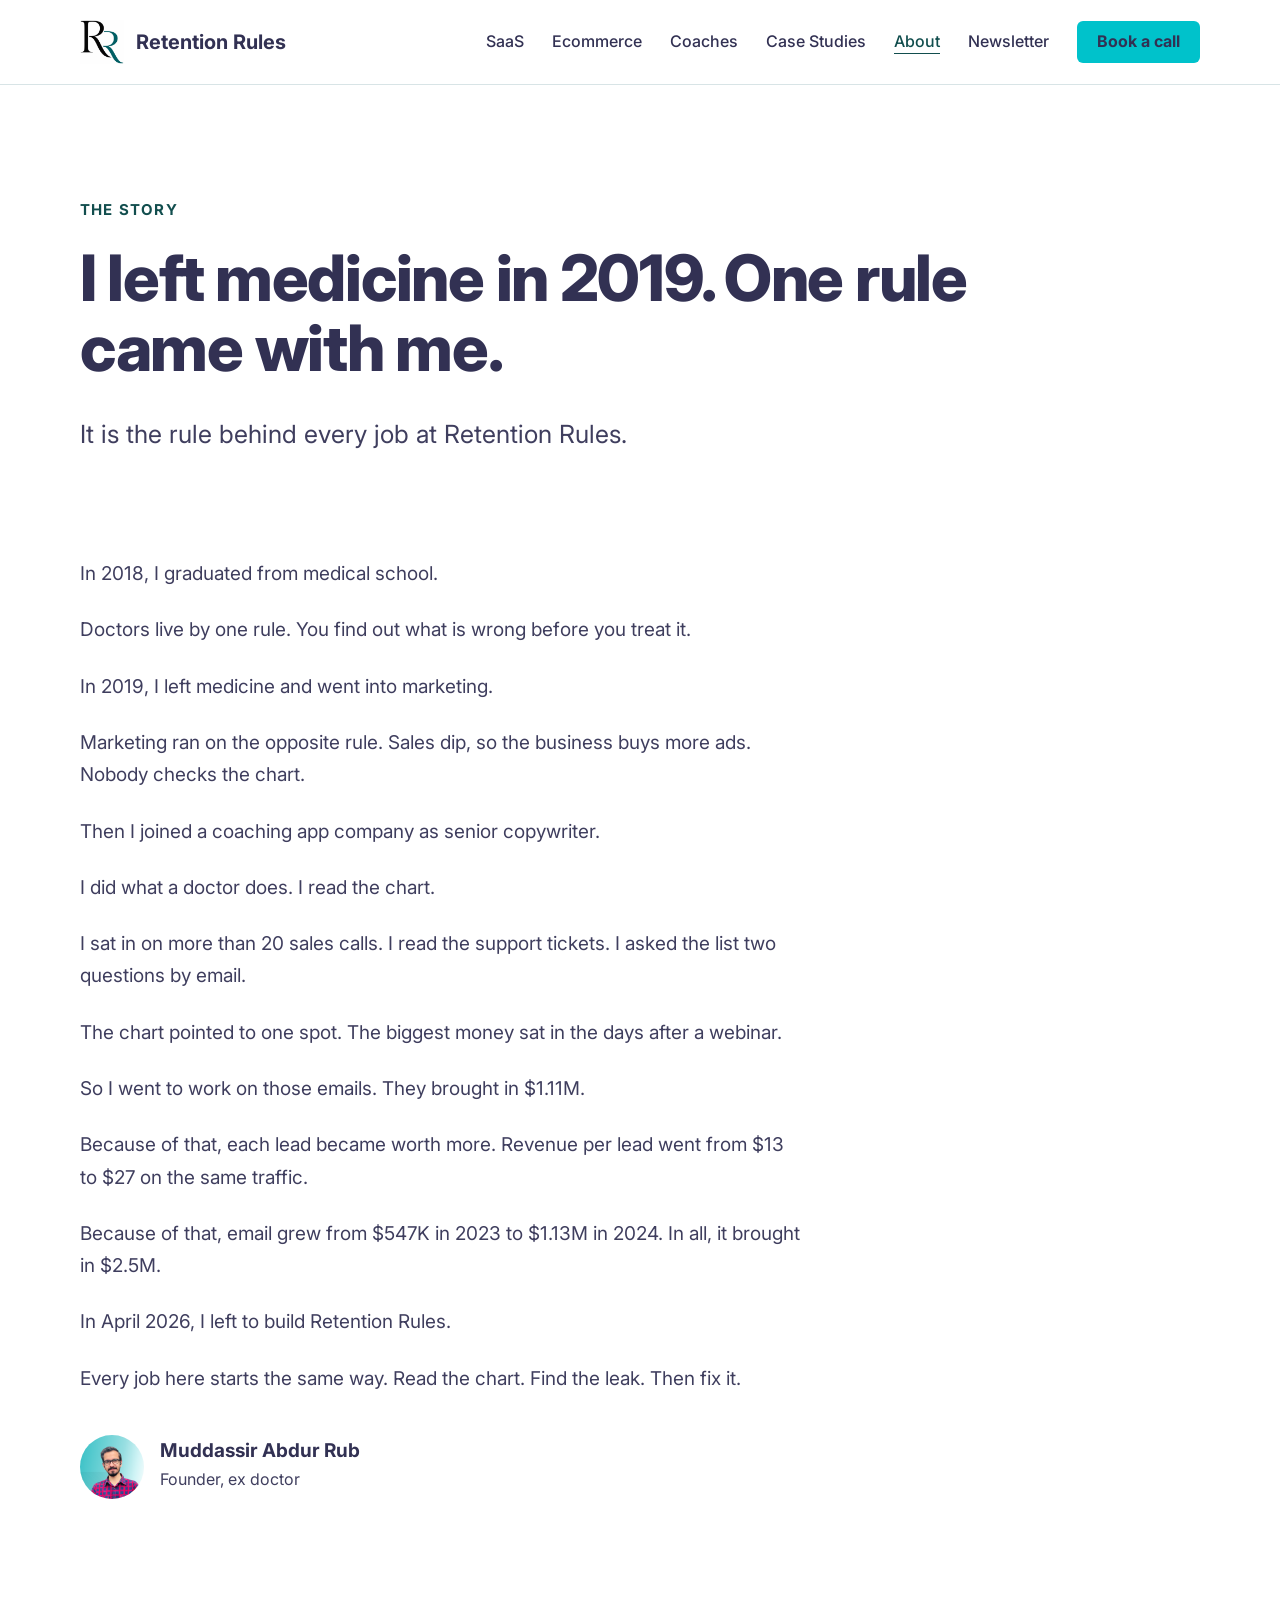
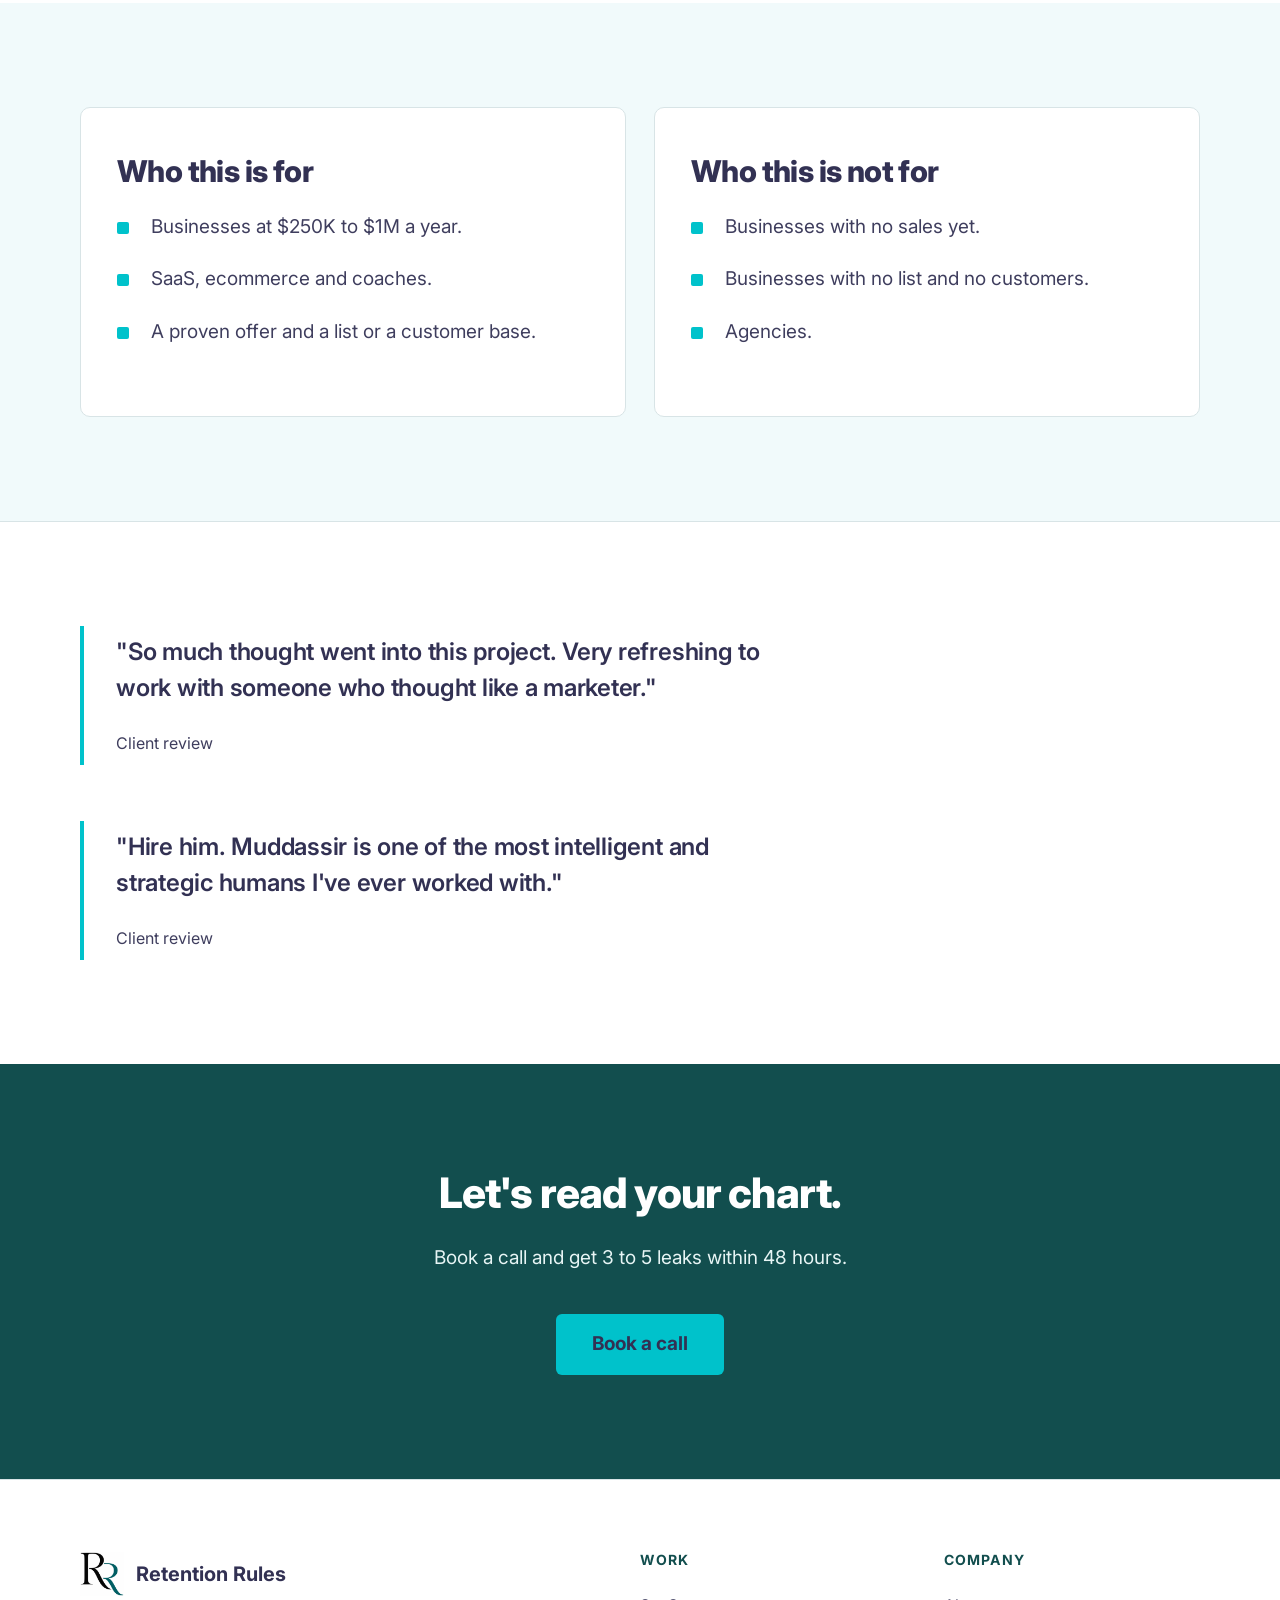
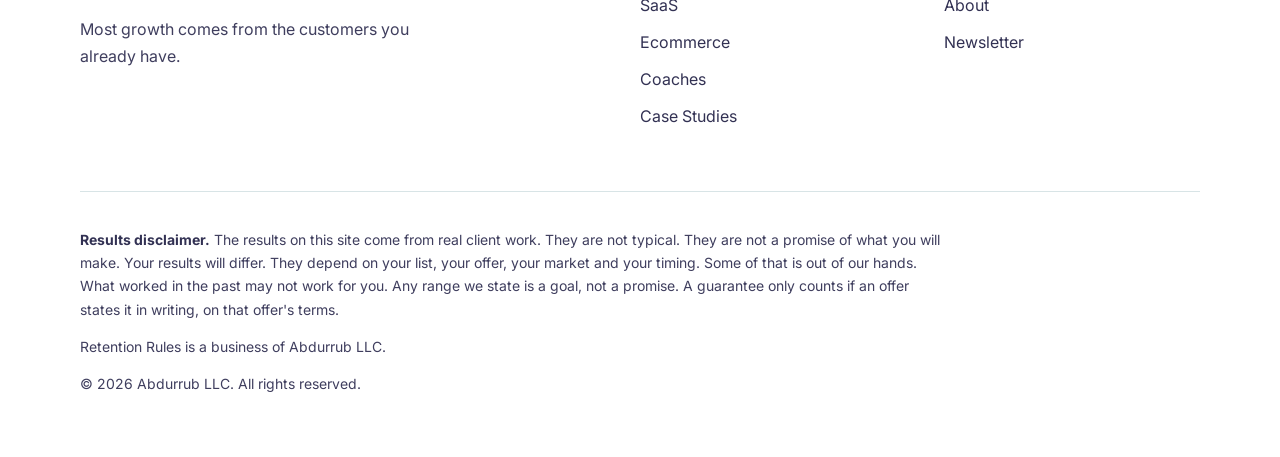
==== about/index.html @ 82ed2ddb "Replace apex redirect with the Retention Rules main site Home, SaaS, Coaches, Case Studies and About" ====
<!doctype html>
<html lang="en">
<head>
<meta charset="utf-8">
<meta name="viewport" content="width=device-width, initial-scale=1">
<title>The Story | Retention Rules</title>
<meta name="description" content="I left medicine in 2019. One rule came with me. It is the rule behind every job at Retention Rules.">
<link rel="canonical" href="https://retentionrules.com/about/">
<meta property="og:site_name" content="Retention Rules">
<meta property="og:type" content="website">
<meta property="og:url" content="https://retentionrules.com/about/">
<meta property="og:title" content="The Story | Retention Rules">
<meta property="og:description" content="I left medicine in 2019. One rule came with me. It is the rule behind every job at Retention Rules.">
<meta property="og:image" content="https://retentionrules.com/images/og.png">
<meta property="og:image:width" content="1200">
<meta property="og:image:height" content="630">
<meta property="og:image:alt" content="Retention Rules logo">
<meta name="twitter:card" content="summary_large_image">
<meta name="twitter:title" content="The Story | Retention Rules">
<meta name="twitter:description" content="I left medicine in 2019. One rule came with me. It is the rule behind every job at Retention Rules.">
<meta name="twitter:image" content="https://retentionrules.com/images/og.png">
<link rel="icon" type="image/png" href="/images/favicon.png">
<link rel="preconnect" href="https://fonts.googleapis.com">
<link rel="preconnect" href="https://fonts.gstatic.com" crossorigin>
<link href="https://fonts.googleapis.com/css2?family=Inter:wght@400;500;600;700;800&display=swap" rel="stylesheet">
<link rel="stylesheet" href="/css/site.css">

</head>
<body>
<header class="site-head"><div class="wrap head-row">
<a class="brand" href="/"><img src="/images/rr-mark.png" alt="" width="44" height="44">Retention Rules</a>
<nav class="nav" aria-label="Main"><a href="/saas/">SaaS</a><a href="https://flows.retentionrules.com/">Ecommerce</a><a href="/coaches/">Coaches</a><a href="/case-studies/">Case Studies</a><a href="/about/" aria-current=page>About</a><a href="https://letters.retentionrules.com/">Newsletter</a><a class="btn" href="https://calendar.app.google/LEcHPfT7csau1WCQ7" target="_blank" rel="noopener">Book a call</a></nav>
<details class="menu"><summary>Menu</summary><div class="menu-links"><a href="/saas/">SaaS</a><a href="https://flows.retentionrules.com/">Ecommerce</a><a href="/coaches/">Coaches</a><a href="/case-studies/">Case Studies</a><a href="/about/" aria-current=page>About</a><a href="https://letters.retentionrules.com/">Newsletter</a><a class="btn" href="https://calendar.app.google/LEcHPfT7csau1WCQ7" target="_blank" rel="noopener">Book a call</a></div></details>
</div></header>
<main>
<section class="hero"><div class="wrap"><span class="eyebrow">The story</span><h1>I left medicine in 2019. One rule came with me.</h1><p class="lead">It is the rule behind every job at Retention Rules.</p></div></section><section class="sec "><div class="narrow"><p>In 2018, I graduated from medical school.</p><p>Doctors live by one rule. You find out what is wrong before you treat it.</p><p>In 2019, I left medicine and went into marketing.</p><p>Marketing ran on the opposite rule. Sales dip, so the business buys more ads. Nobody checks the chart.</p><p>Then I joined a coaching app company as senior copywriter.</p><p>I did what a doctor does. I read the chart.</p><p>I sat in on more than 20 sales calls. I read the support tickets. I asked the list two questions by email.</p><p>The chart pointed to one spot. The biggest money sat in the days after a webinar.</p><p>So I went to work on those emails. They brought in $1.11M.</p><p>Because of that, each lead became worth more. Revenue per lead went from $13 to $27 on the same traffic.</p><p>Because of that, email grew from $547K in 2023 to $1.13M in 2024. In all, it brought in $2.5M.</p><p>In April 2026, I left to build Retention Rules.</p><p>Every job here starts the same way. Read the chart. Find the leak. Then fix it.</p><div class="sig"><img src="/images/muddassir.png" alt="" width="64" height="64"><div><strong>Muddassir Abdur Rub</strong><span>Founder, ex doctor</span></div></div></div></section><section class="sec tint"><div class="wrap"><div class="doors" style="grid-template-columns:repeat(auto-fit,minmax(280px,1fr))"><div class="door"><h3>Who this is for</h3><ul class="ticks"><li>Businesses at $250K to $1M a year.</li><li>SaaS, ecommerce and coaches.</li><li>A proven offer and a list or a customer base.</li></ul></div><div class="door"><h3>Who this is not for</h3><ul class="ticks"><li>Businesses with no sales yet.</li><li>Businesses with no list and no customers.</li><li>Agencies.</li></ul></div></div></div></section><section class="sec "><div class="narrow"><blockquote class="quote nocheck"><p>"So much thought went into this project. Very refreshing to work with someone who thought like a marketer."</p><cite>Client review</cite></blockquote><div style="margin-top:56px"><blockquote class="quote nocheck"><p>"Hire him. Muddassir is one of the most intelligent and strategic humans I've ever worked with."</p><cite>Client review</cite></blockquote></div></div></section><section class="sec cta"><div class="wrap"><h2>Let's read your chart.</h2><p>Book a call and get 3 to 5 leaks within 48 hours.</p><a class="btn" href="https://calendar.app.google/LEcHPfT7csau1WCQ7" target="_blank" rel="noopener">Book a call</a></div></section>
</main>
<footer class="site-foot"><div class="wrap">
<div class="foot-top">
<div class="foot-brand"><a class="brand" href="/"><img src="/images/rr-mark.png" alt="" width="44" height="44">Retention Rules</a>
<p>Most growth comes from the customers you already have.</p></div>
<div class="foot-col"><h2>Work</h2><a href="/saas/">SaaS</a><a href="https://flows.retentionrules.com/">Ecommerce</a><a href="/coaches/">Coaches</a><a href="/case-studies/">Case Studies</a></div>
<div class="foot-col"><h2>Company</h2><a href="/about/">About</a><a href="https://letters.retentionrules.com/">Newsletter</a></div>
</div>
<div class="foot-legal">
<p><strong>Results disclaimer.</strong> The results on this site come from real client work. They are not typical. They are not a promise of what you will make. Your results will differ. They depend on your list, your offer, your market and your timing. Some of that is out of our hands. What worked in the past may not work for you. Any range we state is a goal, not a promise. A guarantee only counts if an offer states it in writing, on that offer's terms.</p>
<p>Retention Rules is a business of Abdurrub LLC.</p>
<p>&copy; 2026 Abdurrub LLC. All rights reserved.</p>
</div>
</div></footer>
</body>
</html>
---- css/site.css ----
/* Retention Rules site. Inter only. Clarity first. No animation. */
:root {
  --navy: #323153;
  --ink: #3f3e5e;
  --teal: #124e4e;
  --cyan: #00c2cb;
  --cyan-dark: #00adb5;
  --tint: #f1fafb;
  --line: #d8e4e6;
  --white: #ffffff;
}

* { box-sizing: border-box; }
html { -webkit-text-size-adjust: 100%; }
body {
  margin: 0;
  background: var(--white);
  color: var(--ink);
  font-family: Inter, -apple-system, BlinkMacSystemFont, "Segoe UI", Arial, sans-serif;
  font-size: 19px;
  line-height: 1.7;
}
img { max-width: 100%; height: auto; display: block; }
a { color: var(--teal); }

.wrap { width: min(1120px, 100% - 48px); margin-inline: auto; }
.narrow { width: min(1120px, 100% - 48px); margin-inline: auto; }
.narrow > * { max-width: 720px; }

/* Header */
.site-head { border-bottom: 1px solid var(--line); background: var(--white); }
.head-row { display: flex; align-items: center; justify-content: space-between; gap: 24px; min-height: 84px; }
.brand { display: flex; align-items: center; gap: 12px; color: var(--navy); font-weight: 700; font-size: 20px; text-decoration: none; white-space: nowrap; }
.brand img { width: 44px; height: 44px; }
.nav { display: flex; align-items: center; gap: 28px; }
.nav a { color: var(--navy); font-size: 16px; font-weight: 500; text-decoration: none; }
.nav a:hover, .nav a[aria-current="page"] { color: var(--teal); text-decoration: underline; text-underline-offset: 6px; }
.nav a.btn { color: var(--navy); font-size: 16px; font-weight: 700; padding: 11px 20px; text-decoration: none; }
.menu { display: none; }
.menu summary { list-style: none; cursor: pointer; color: var(--navy); font-size: 16px; font-weight: 600; padding: 10px 16px; border: 1px solid var(--line); border-radius: 6px; }
.menu summary::-webkit-details-marker { display: none; }
.menu-links { position: absolute; left: 0; right: 0; z-index: 5; background: var(--white); border-bottom: 1px solid var(--line); padding: 8px 24px 24px; }
.menu-links a { display: block; padding: 14px 0; color: var(--navy); font-weight: 600; text-decoration: none; border-bottom: 1px solid var(--line); }
.menu-links a.btn { margin-top: 20px; border: 0; text-align: center; }

/* Type */
h1, h2, h3 { color: var(--navy); margin: 0; letter-spacing: -0.02em; }
h1 { font-size: clamp(40px, 5.6vw, 64px); line-height: 1.1; font-weight: 800; }
h2 { font-size: clamp(30px, 3.6vw, 42px); line-height: 1.18; font-weight: 800; }
h3 { font-size: 24px; line-height: 1.3; font-weight: 700; letter-spacing: -0.01em; }
p { margin: 0 0 24px; }
p:last-child { margin-bottom: 0; }
.lead { font-size: clamp(21px, 2.2vw, 25px); line-height: 1.55; color: var(--ink); }
.eyebrow { display: block; margin-bottom: 20px; color: var(--teal); font-size: 15px; font-weight: 700; letter-spacing: 0.08em; text-transform: uppercase; }
.small { font-size: 16px; line-height: 1.6; }

/* Sections */
.sec { padding: 104px 0; }
.sec + .sec:not(.tint):not(.cta) { border-top: 1px solid var(--line); }
.tint { background: var(--tint); }
.hero { padding: 112px 0 104px; }
.hero h1 { max-width: 960px; }
.hero .lead { max-width: 760px; margin-top: 32px; }
.hero .btn { margin-top: 40px; }
.hero + .sec:not(.tint) { padding-top: 0; }
.sec-head { max-width: 760px; margin-bottom: 56px; }
.sec-head h2 + p { margin-top: 24px; }
.narrow h2 { margin-bottom: 36px; }
.narrow h2:not(:first-child) { margin-top: 72px; }

/* Buttons */
.btn {
  display: inline-block;
  padding: 19px 36px;
  border-radius: 6px;
  background: var(--cyan);
  color: var(--navy);
  font-size: 19px;
  font-weight: 700;
  line-height: 1.2;
  text-decoration: none;
  text-align: center;
}
.btn:hover { background: var(--cyan-dark); }
.btn:focus-visible, a:focus-visible, summary:focus-visible { outline: 3px solid var(--navy); outline-offset: 3px; }

/* Door cards */
.doors { display: grid; grid-template-columns: repeat(3, 1fr); gap: 28px; }
.door { display: flex; flex-direction: column; padding: 44px 36px; border: 1px solid var(--line); border-radius: 10px; background: var(--white); }
.door h3 { font-size: 30px; font-weight: 800; letter-spacing: -0.02em; margin-bottom: 20px; }
.door p { flex: 1; margin-bottom: 36px; }
.door .btn { display: block; padding-inline: 16px; }

/* Numbers */
.stats { display: grid; grid-template-columns: repeat(3, 1fr); gap: 28px; }
.stat { padding-top: 24px; border-top: 3px solid var(--cyan); }
.stat b { display: block; color: var(--navy); font-size: clamp(38px, 4.4vw, 54px); font-weight: 800; line-height: 1.1; letter-spacing: -0.02em; }
.stat span { display: block; margin-top: 14px; }
.note { margin-top: 44px; }

/* Steps */
.steps { display: grid; grid-template-columns: repeat(3, 1fr); gap: 44px; }
.step b { display: block; margin-bottom: 18px; color: var(--teal); font-size: 16px; font-weight: 700; letter-spacing: 0.08em; }
.step h3 { margin-bottom: 16px; }
.step-list { margin: 0; padding: 0; list-style: none; }
.step-list li { display: grid; grid-template-columns: 56px 1fr; padding: 28px 0; border-top: 1px solid var(--line); }
.step-list li:last-child { border-bottom: 1px solid var(--line); }
.step-list b { color: var(--teal); font-weight: 800; }
.step-list strong { display: block; color: var(--navy); margin-bottom: 6px; }

/* Plain lists */
.ticks { margin: 0 0 24px; padding: 0; list-style: none; }
.ticks li { position: relative; padding: 0 0 20px 34px; }
.ticks li::before { content: ""; position: absolute; left: 0; top: 11px; width: 12px; height: 12px; border-radius: 2px; background: var(--cyan); }
.ticks li:last-child { padding-bottom: 0; }

/* Figure table */
.figs { width: 100%; border-collapse: collapse; margin: 0 0 24px; }
.figs th, .figs td { padding: 20px 0; border-top: 1px solid var(--line); text-align: left; font-weight: 500; }
.figs tr:last-child th, .figs tr:last-child td { border-bottom: 1px solid var(--line); }
.figs td { text-align: right; color: var(--navy); font-weight: 800; font-size: 24px; }

/* Quote */
.quote { margin: 0; padding: 8px 0 8px 32px; border-left: 4px solid var(--cyan); }
.quote p { color: var(--navy); font-size: 24px; line-height: 1.5; font-weight: 600; letter-spacing: -0.01em; }
.quote cite { display: block; margin-top: 20px; font-size: 16px; font-style: normal; color: var(--ink); }

/* Signature */
.sig { display: flex; align-items: center; gap: 16px; margin-top: 40px; }
.sig img { width: 64px; height: 64px; border-radius: 50%; }
.sig strong { display: block; color: var(--navy); line-height: 1.3; }
.sig span { font-size: 16px; }

/* FAQ */
.faq h3 { font-size: 21px; margin-bottom: 12px; }
.faq div { padding: 28px 0; border-top: 1px solid var(--line); }
.faq div:last-child { border-bottom: 1px solid var(--line); }

/* Closing call to action */
.cta { background: var(--teal); color: #e7f5f5; text-align: center; }
.cta h2 { color: var(--white); margin-inline: auto; max-width: 760px; }
.cta p { max-width: 640px; margin: 24px auto 0; }
.cta .btn { margin-top: 40px; }
.cta .btns { display: flex; flex-wrap: wrap; justify-content: center; gap: 16px; margin-top: 40px; }
.cta .btns .btn { margin-top: 0; min-width: 200px; }
.cta .fine { margin-top: 32px; font-size: 15px; color: #c5e2e2; }

/* Footer */
.site-foot { padding: 72px 0 48px; border-top: 1px solid var(--line); font-size: 16px; }
.foot-top { display: grid; grid-template-columns: 2fr 1fr 1fr; gap: 48px; padding-bottom: 56px; }
.foot-brand p { max-width: 340px; margin-top: 20px; }
.foot-col h2 { margin-bottom: 18px; color: var(--teal); font-size: 14px; font-weight: 700; letter-spacing: 0.08em; text-transform: uppercase; }
.foot-col a { display: block; padding: 5px 0; color: var(--navy); text-decoration: none; }
.foot-col a:hover { text-decoration: underline; text-underline-offset: 4px; }
.foot-legal { padding-top: 36px; border-top: 1px solid var(--line); font-size: 14px; line-height: 1.65; }
.foot-legal p { max-width: 860px; margin-bottom: 14px; }
.foot-legal strong { color: var(--navy); }
.cta + .site-foot { border-top: 0; }

@media (max-width: 960px) {
  .nav { display: none; }
  .menu { display: block; }
  .doors, .stats, .steps { grid-template-columns: 1fr; }
  .foot-top { grid-template-columns: 1fr 1fr; gap: 40px; }
  .foot-brand { grid-column: 1 / -1; }
  .steps { gap: 40px; }
}
@media (max-width: 600px) {
  body { font-size: 18px; }
  .wrap, .narrow { width: calc(100% - 40px); }
  .sec { padding: 72px 0; }
  .hero { padding: 72px 0; }
  .sec-head { margin-bottom: 40px; }
  .btn { display: block; width: 100%; }
  .nav a.btn { width: auto; }
  .door { padding: 36px 28px; }
  .quote p { font-size: 21px; }
  .cta .btns .btn { width: 100%; }
}
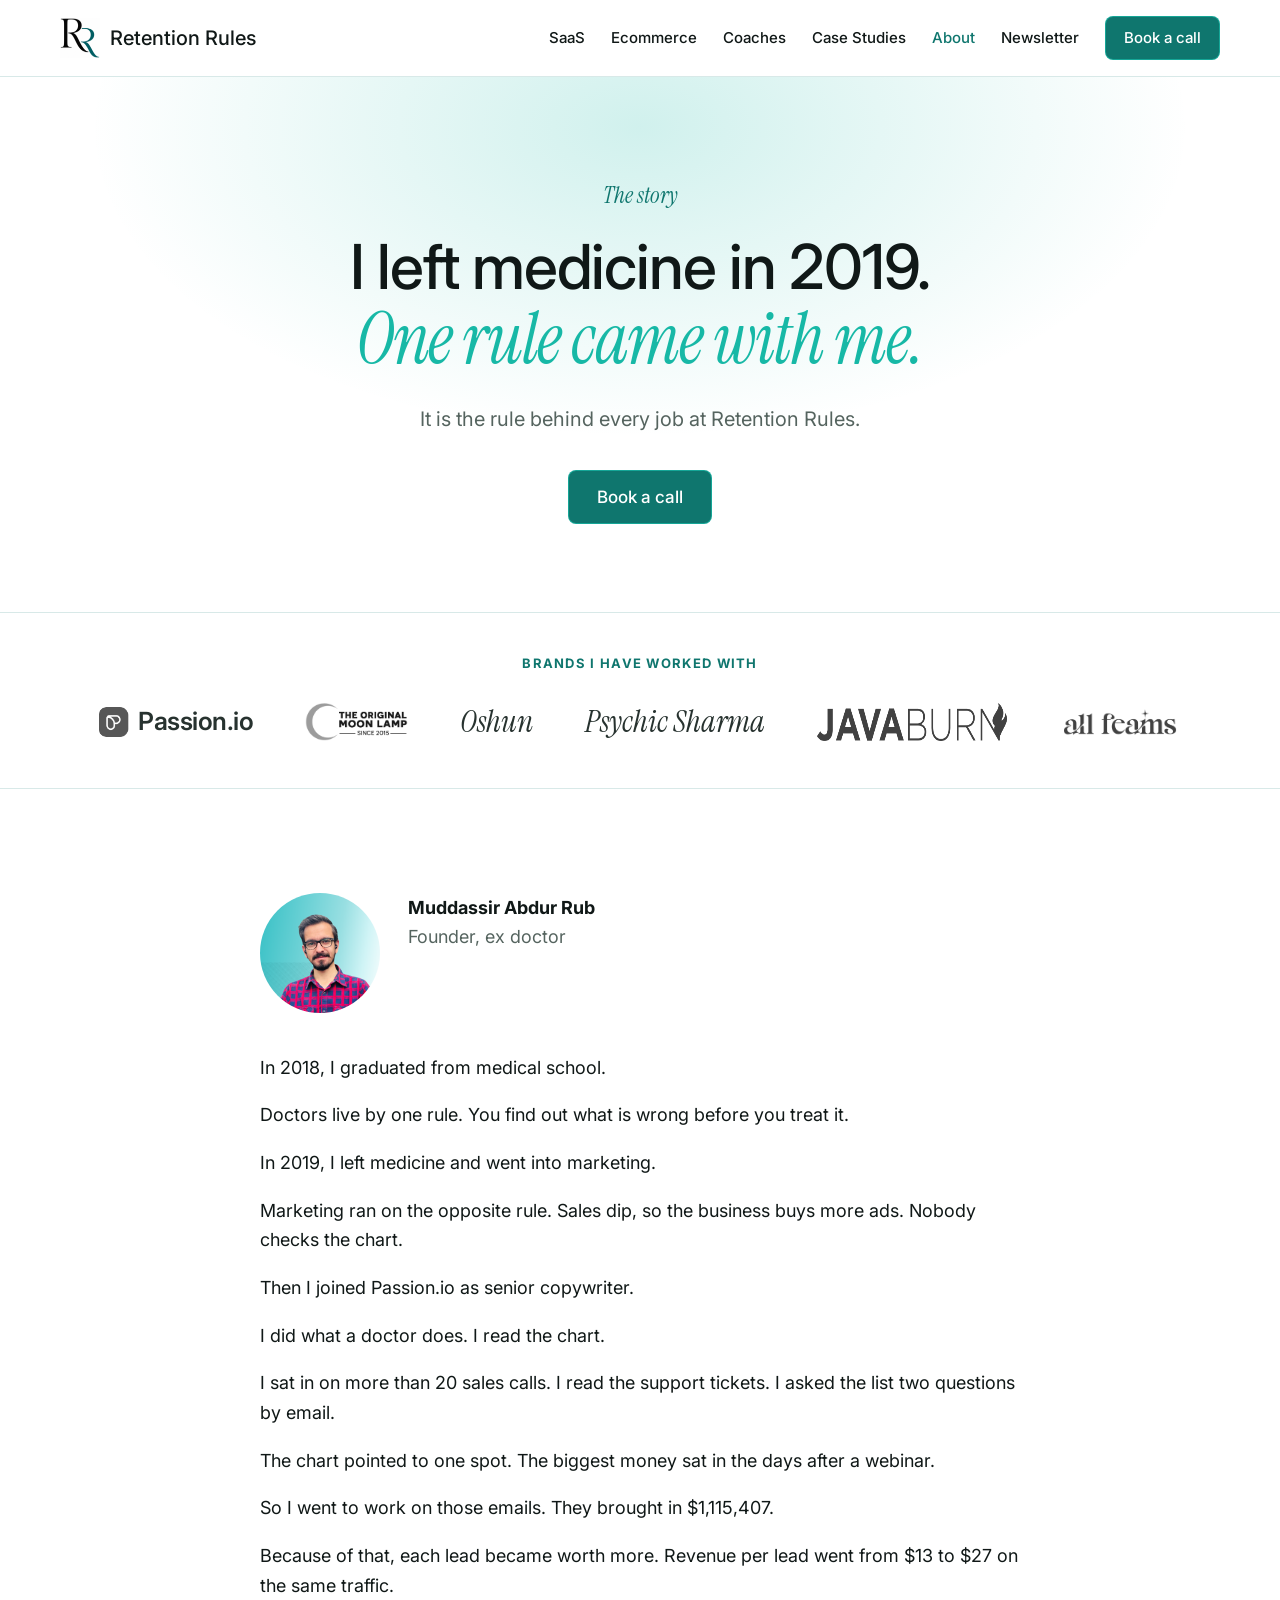
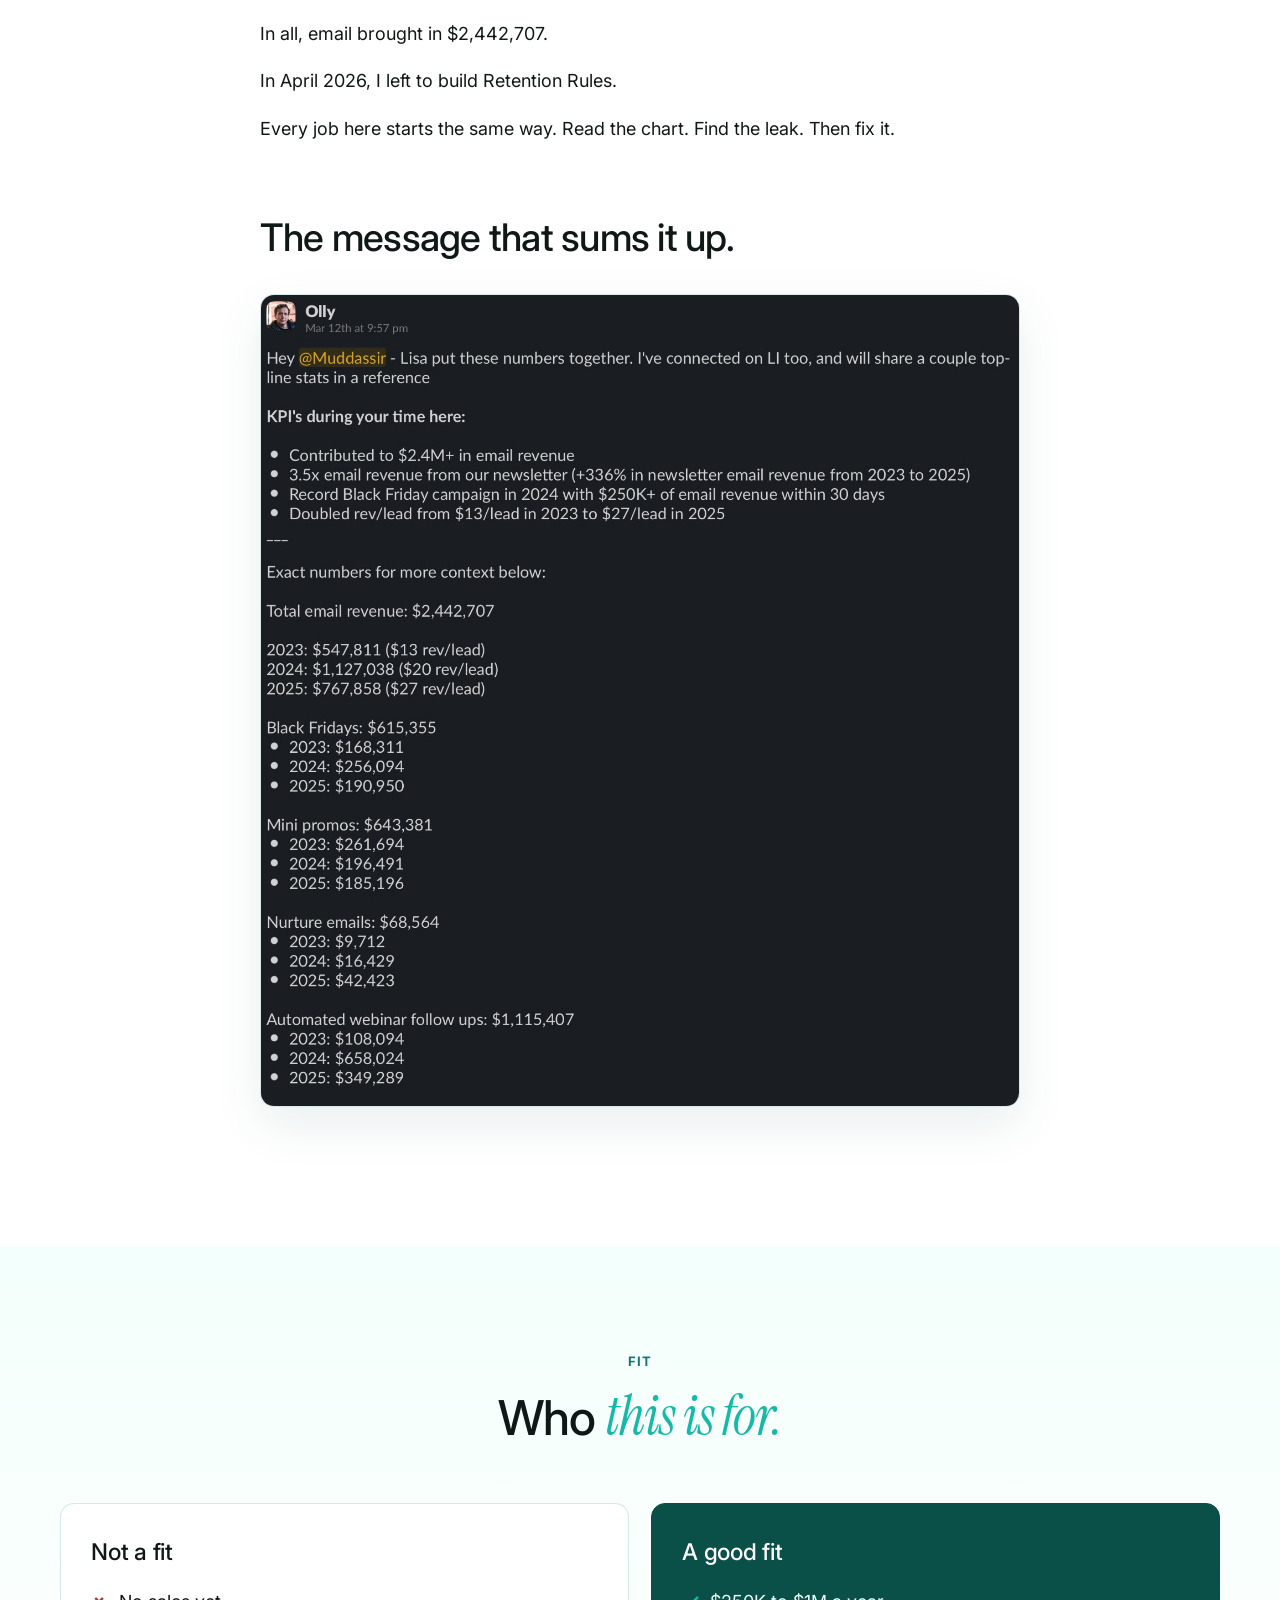
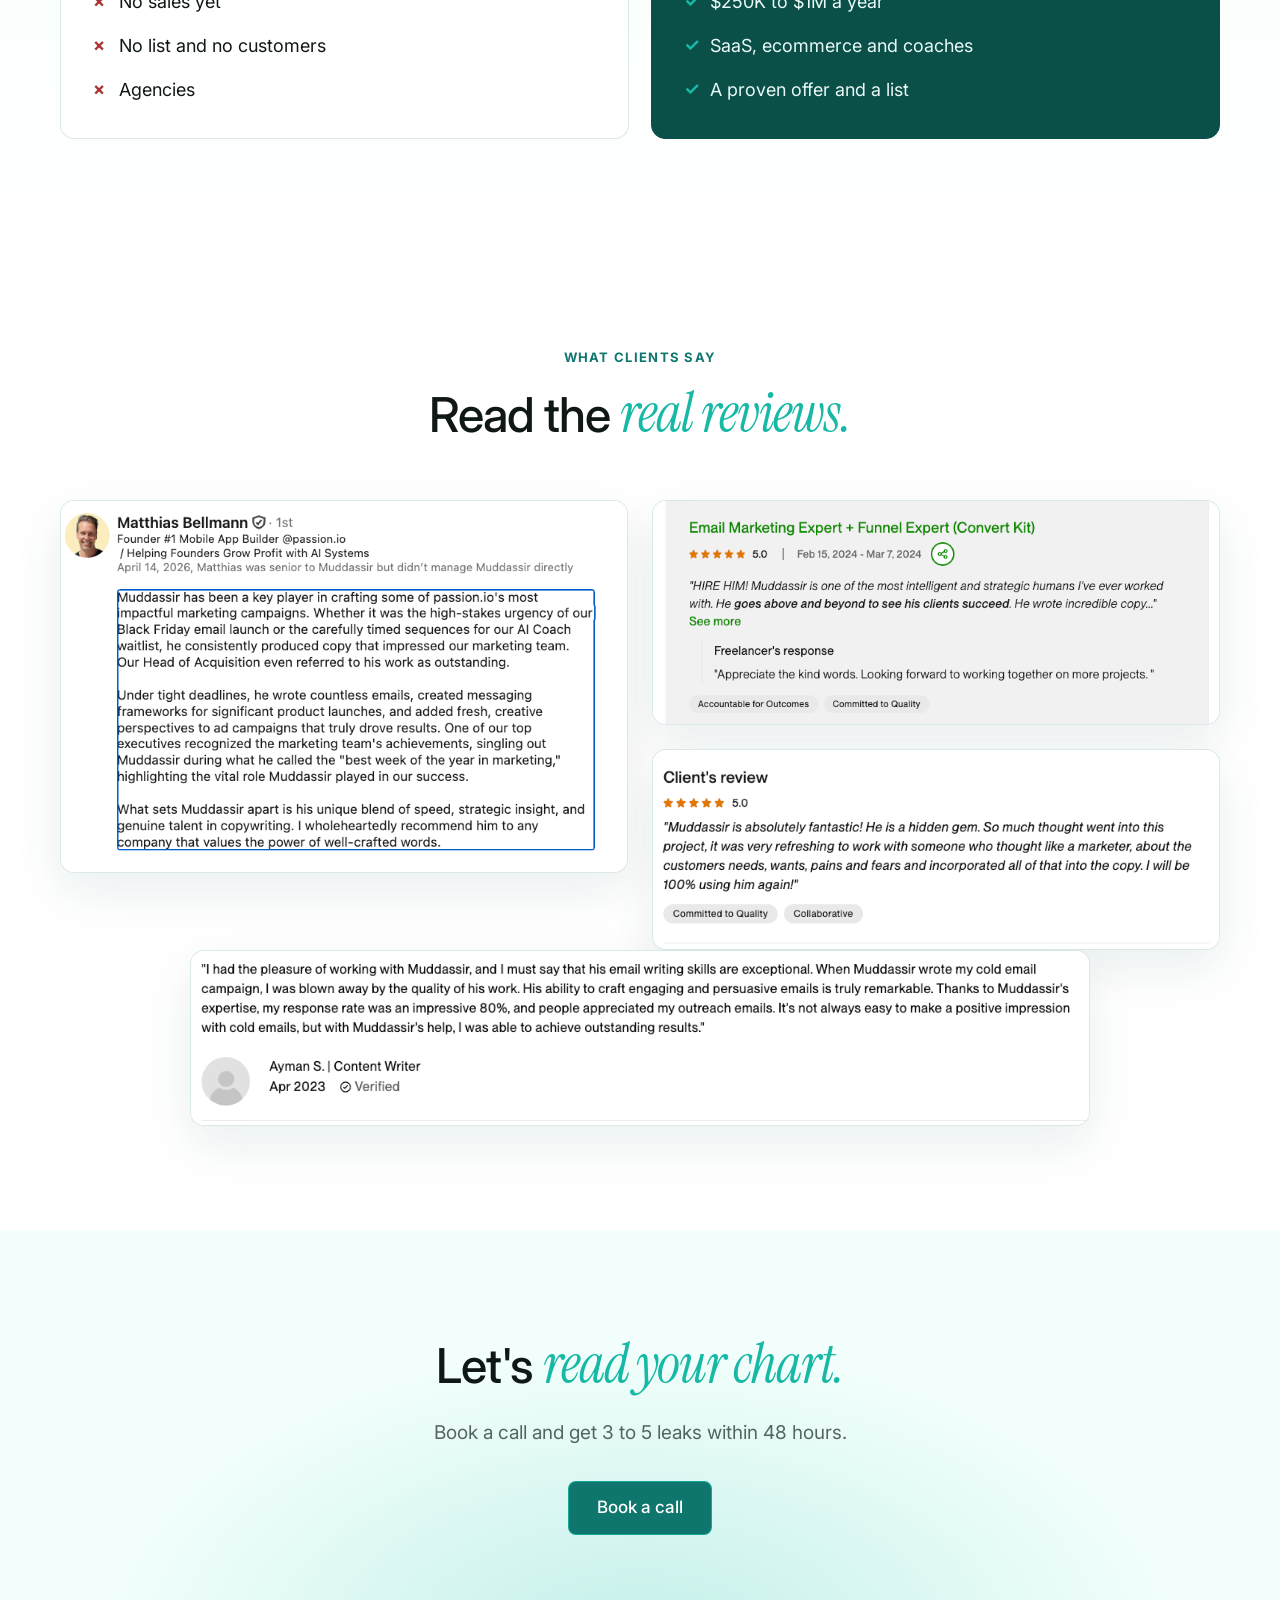
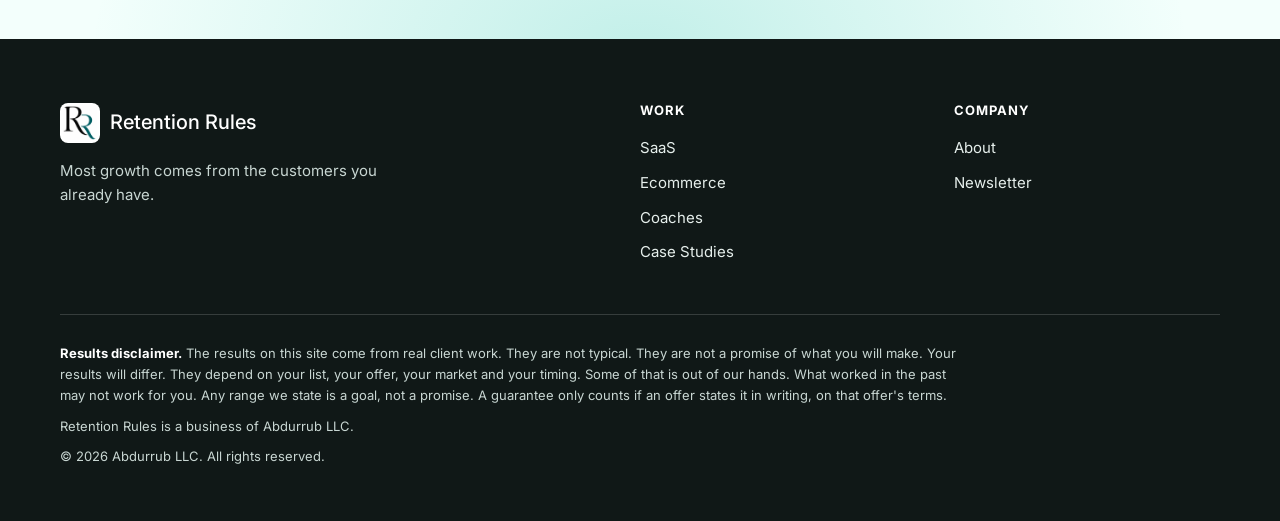
==== commit bc287891: "Rebuild site in flows design with real proof Ten pages with trust badges, client logos, self-ID rout" ====
--- a/about/index.html
+++ b/about/index.html
@@ -22,7 +22,7 @@
 <link rel="icon" type="image/png" href="/images/favicon.png">
 <link rel="preconnect" href="https://fonts.googleapis.com">
 <link rel="preconnect" href="https://fonts.gstatic.com" crossorigin>
-<link href="https://fonts.googleapis.com/css2?family=Inter:wght@400;500;600;700;800&display=swap" rel="stylesheet">
+<link href="https://fonts.googleapis.com/css2?family=Instrument+Serif:ital@0;1&family=Inter:wght@400;500;600;700&display=swap" rel="stylesheet">
 <link rel="stylesheet" href="/css/site.css">
 
 </head>
@@ -33,7 +33,7 @@
 <details class="menu"><summary>Menu</summary><div class="menu-links"><a href="/saas/">SaaS</a><a href="https://flows.retentionrules.com/">Ecommerce</a><a href="/coaches/">Coaches</a><a href="/case-studies/">Case Studies</a><a href="/about/" aria-current=page>About</a><a href="https://letters.retentionrules.com/">Newsletter</a><a class="btn" href="https://calendar.app.google/LEcHPfT7csau1WCQ7" target="_blank" rel="noopener">Book a call</a></div></details>
 </div></header>
 <main>
-<section class="hero"><div class="wrap"><span class="eyebrow">The story</span><h1>I left medicine in 2019. One rule came with me.</h1><p class="lead">It is the rule behind every job at Retention Rules.</p></div></section><section class="sec "><div class="narrow"><p>In 2018, I graduated from medical school.</p><p>Doctors live by one rule. You find out what is wrong before you treat it.</p><p>In 2019, I left medicine and went into marketing.</p><p>Marketing ran on the opposite rule. Sales dip, so the business buys more ads. Nobody checks the chart.</p><p>Then I joined a coaching app company as senior copywriter.</p><p>I did what a doctor does. I read the chart.</p><p>I sat in on more than 20 sales calls. I read the support tickets. I asked the list two questions by email.</p><p>The chart pointed to one spot. The biggest money sat in the days after a webinar.</p><p>So I went to work on those emails. They brought in $1.11M.</p><p>Because of that, each lead became worth more. Revenue per lead went from $13 to $27 on the same traffic.</p><p>Because of that, email grew from $547K in 2023 to $1.13M in 2024. In all, it brought in $2.5M.</p><p>In April 2026, I left to build Retention Rules.</p><p>Every job here starts the same way. Read the chart. Find the leak. Then fix it.</p><div class="sig"><img src="/images/muddassir.png" alt="" width="64" height="64"><div><strong>Muddassir Abdur Rub</strong><span>Founder, ex doctor</span></div></div></div></section><section class="sec tint"><div class="wrap"><div class="doors" style="grid-template-columns:repeat(auto-fit,minmax(280px,1fr))"><div class="door"><h3>Who this is for</h3><ul class="ticks"><li>Businesses at $250K to $1M a year.</li><li>SaaS, ecommerce and coaches.</li><li>A proven offer and a list or a customer base.</li></ul></div><div class="door"><h3>Who this is not for</h3><ul class="ticks"><li>Businesses with no sales yet.</li><li>Businesses with no list and no customers.</li><li>Agencies.</li></ul></div></div></div></section><section class="sec "><div class="narrow"><blockquote class="quote nocheck"><p>"So much thought went into this project. Very refreshing to work with someone who thought like a marketer."</p><cite>Client review</cite></blockquote><div style="margin-top:56px"><blockquote class="quote nocheck"><p>"Hire him. Muddassir is one of the most intelligent and strategic humans I've ever worked with."</p><cite>Client review</cite></blockquote></div></div></section><section class="sec cta"><div class="wrap"><h2>Let's read your chart.</h2><p>Book a call and get 3 to 5 leaks within 48 hours.</p><a class="btn" href="https://calendar.app.google/LEcHPfT7csau1WCQ7" target="_blank" rel="noopener">Book a call</a></div></section>
+<section class="hero"><div class="wrap"><p class="pill">The story</p><h1>I left medicine in 2019. <em>One rule came with me.</em></h1><p class="sub">It is the rule behind every job at Retention Rules.</p><a class="btn" href="https://calendar.app.google/LEcHPfT7csau1WCQ7" target="_blank" rel="noopener">Book a call</a></div></section><section class="logostrip"><div class="wrap"><span class="label">Brands I have worked with</span><div class="logos nocheck"><span class="lg pass"><img src="/images/logos/passion-mark.png" alt="" loading="lazy">Passion.io</span><span class="lg multi"><img src="/images/logos/moonlamp-wordmark.png" alt="The Original Moon Lamp" loading="lazy"></span><span class="lg word">Oshun</span><span class="lg word">Psychic Sharma</span><span class="lg"><img src="/images/logos/javaburn-logo.png" alt="Java Burn" loading="lazy"></span><span class="lg"><img src="/images/logos/allfemme-black.png" alt="Allfemme" loading="lazy"></span></div></div></section><section class="sec "><div class="mid prose"><div class="founder" style="margin-bottom:40px"><img src="/images/muddassir.png" alt="Muddassir Abdur Rub" width="120" height="120"><div><strong style="margin:0">Muddassir Abdur Rub</strong><span class="muted">Founder, ex doctor</span></div></div><p>In 2018, I graduated from medical school.</p><p>Doctors live by one rule. You find out what is wrong before you treat it.</p><p>In 2019, I left medicine and went into marketing.</p><p>Marketing ran on the opposite rule. Sales dip, so the business buys more ads. Nobody checks the chart.</p><p>Then I joined Passion.io as senior copywriter.</p><p>I did what a doctor does. I read the chart.</p><p>I sat in on more than 20 sales calls. I read the support tickets. I asked the list two questions by email.</p><p>The chart pointed to one spot. The biggest money sat in the days after a webinar.</p><p>So I went to work on those emails. They brought in $1,115,407.</p><p>Because of that, each lead became worth more. Revenue per lead went from $13 to $27 on the same traffic.</p><p>In all, email brought in $2,442,707.</p><p>In April 2026, I left to build Retention Rules.</p><p>Every job here starts the same way. Read the chart. Find the leak. Then fix it.</p><h2>The message that sums it up.</h2><figure class="shot"><div class="frame"><img src="/images/proof/olly-full.jpg" alt="Slack message from Olly at Passion.io listing total email revenue of $2,442,707, Black Fridays of $615,355, mini promos of $643,381, nurture emails of $68,564 and webinar follow ups of $1,115,407." loading="lazy"></div></figure></div></section><section class="sec panel"><div class="wrap"><div class="head"><span class="label">Fit</span><h2>Who <em>this is for.</em></h2></div><div class="compare"><div class="col"><h3>Not a fit</h3><ul><li>No sales yet</li><li>No list and no customers</li><li>Agencies</li></ul></div><div class="col good"><h3>A good fit</h3><ul><li>$250K to $1M a year</li><li>SaaS, ecommerce and coaches</li><li>A proven offer and a list</li></ul></div></div></div></section><section class="sec "><div class="wrap"><div class="head"><span class="label">What clients say</span><h2>Read the <em>real reviews.</em></h2></div><div class="wall"><figure class="shot"><div class="frame"><img src="/images/proof/linkedin-matthias-passion-io.png" alt="LinkedIn recommendation from Matthias Bellmann, founder of Passion.io." loading="lazy"></div></figure><figure class="shot"><div class="frame"><img src="/images/proof/upwork-convertkit.png" alt="Five star Upwork review: Hire him. One of the most intelligent and strategic humans I have ever worked with." loading="lazy"></div></figure><figure class="shot"><div class="frame"><img src="/images/proof/upwork-fb-ads-brainhive.png" alt="Five star Upwork review: So much thought went into this project." loading="lazy"></div></figure></div><div class="wide"><figure class="shot"><div class="frame"><img src="/images/proof/upwork-ayman.png" alt="Verified Upwork testimonial: an 80% response rate on a cold email campaign." loading="lazy"></div></figure></div></div></section><section class="close"><div class="wrap"><h2>Let's <em>read your chart.</em></h2><p>Book a call and get 3 to 5 leaks within 48 hours.</p><a class="btn" href="https://calendar.app.google/LEcHPfT7csau1WCQ7" target="_blank" rel="noopener">Book a call</a></div></section>
 </main>
 <footer class="site-foot"><div class="wrap">
 <div class="foot-top">
--- a/css/site.css
+++ b/css/site.css
@@ -1,179 +1,277 @@
-/* Retention Rules site. Inter only. Clarity first. No animation. */
+/* Retention Rules site. Design system taken from flows.retentionrules.com. */
+@font-face {
+  font-family: "Inter Display";
+  font-style: normal;
+  font-weight: 500;
+  font-display: swap;
+  src: url("https://rsms.me/inter/font-files/InterDisplay-Medium.woff2?v=4.1") format("woff2");
+}
+
 :root {
-  --navy: #323153;
-  --ink: #3f3e5e;
-  --teal: #124e4e;
-  --cyan: #00c2cb;
-  --cyan-dark: #00adb5;
-  --tint: #f1fafb;
-  --line: #d8e4e6;
+  --ink: #101817;
+  --muted: #55645f;
+  --teal: #0f766e;
+  --teal-dark: #0b4f49;
+  --bright: #17b8a6;
+  --panel: #f3fffc;
+  --line: rgba(15, 118, 110, 0.16);
+  --shadow: 0 18px 50px rgba(11, 79, 73, 0.09);
   --white: #ffffff;
+  --display: "Inter Display", Inter, ui-sans-serif, system-ui, sans-serif;
+  --serif: "Instrument Serif", Georgia, serif;
 }
 
 * { box-sizing: border-box; }
-html { -webkit-text-size-adjust: 100%; }
+html { -webkit-text-size-adjust: 100%; scroll-behavior: smooth; }
 body {
   margin: 0;
   background: var(--white);
   color: var(--ink);
-  font-family: Inter, -apple-system, BlinkMacSystemFont, "Segoe UI", Arial, sans-serif;
-  font-size: 19px;
-  line-height: 1.7;
+  font-family: Inter, ui-sans-serif, system-ui, -apple-system, "Segoe UI", sans-serif;
+  font-size: 18px;
+  line-height: 1.65;
+  overflow-x: hidden;
 }
 img { max-width: 100%; height: auto; display: block; }
 a { color: var(--teal); }
-
-.wrap { width: min(1120px, 100% - 48px); margin-inline: auto; }
-.narrow { width: min(1120px, 100% - 48px); margin-inline: auto; }
-.narrow > * { max-width: 720px; }
+.wrap { width: min(1160px, 100% - 48px); margin-inline: auto; }
+.mid { width: min(760px, 100% - 48px); margin-inline: auto; }
 
 /* Header */
-.site-head { border-bottom: 1px solid var(--line); background: var(--white); }
-.head-row { display: flex; align-items: center; justify-content: space-between; gap: 24px; min-height: 84px; }
-.brand { display: flex; align-items: center; gap: 12px; color: var(--navy); font-weight: 700; font-size: 20px; text-decoration: none; white-space: nowrap; }
-.brand img { width: 44px; height: 44px; }
-.nav { display: flex; align-items: center; gap: 28px; }
-.nav a { color: var(--navy); font-size: 16px; font-weight: 500; text-decoration: none; }
-.nav a:hover, .nav a[aria-current="page"] { color: var(--teal); text-decoration: underline; text-underline-offset: 6px; }
-.nav a.btn { color: var(--navy); font-size: 16px; font-weight: 700; padding: 11px 20px; text-decoration: none; }
+.site-head { position: sticky; top: 0; z-index: 20; background: rgba(255, 255, 255, 0.94); border-bottom: 1px solid var(--line); backdrop-filter: blur(14px); }
+.head-row { display: flex; align-items: center; justify-content: space-between; gap: 24px; min-height: 76px; }
+.brand { display: flex; align-items: center; gap: 10px; color: var(--ink); font-family: var(--display); font-weight: 500; font-size: 20px; text-decoration: none; white-space: nowrap; }
+.brand img { width: 40px; height: 40px; }
+.nav { display: flex; align-items: center; gap: 26px; }
+.nav a { color: var(--ink); font-size: 15px; font-weight: 500; text-decoration: none; }
+.nav a:hover, .nav a[aria-current="page"] { color: var(--teal); }
+.nav a.btn { color: #fff; min-height: 44px; padding: 0 18px; font-size: 15px; }
 .menu { display: none; }
-.menu summary { list-style: none; cursor: pointer; color: var(--navy); font-size: 16px; font-weight: 600; padding: 10px 16px; border: 1px solid var(--line); border-radius: 6px; }
+.menu summary { list-style: none; cursor: pointer; font-size: 15px; font-weight: 600; padding: 9px 16px; border: 1px solid var(--line); border-radius: 8px; }
 .menu summary::-webkit-details-marker { display: none; }
-.menu-links { position: absolute; left: 0; right: 0; z-index: 5; background: var(--white); border-bottom: 1px solid var(--line); padding: 8px 24px 24px; }
-.menu-links a { display: block; padding: 14px 0; color: var(--navy); font-weight: 600; text-decoration: none; border-bottom: 1px solid var(--line); }
-.menu-links a.btn { margin-top: 20px; border: 0; text-align: center; }
+.menu-links { position: absolute; left: 0; right: 0; background: #fff; border-bottom: 1px solid var(--line); padding: 8px 24px 24px; }
+.menu-links a { display: block; padding: 14px 0; color: var(--ink); font-weight: 600; text-decoration: none; border-bottom: 1px solid var(--line); }
+.menu-links a.btn { display: flex; margin-top: 20px; border: 0; color: #fff; }
 
 /* Type */
-h1, h2, h3 { color: var(--navy); margin: 0; letter-spacing: -0.02em; }
-h1 { font-size: clamp(40px, 5.6vw, 64px); line-height: 1.1; font-weight: 800; }
-h2 { font-size: clamp(30px, 3.6vw, 42px); line-height: 1.18; font-weight: 800; }
-h3 { font-size: 24px; line-height: 1.3; font-weight: 700; letter-spacing: -0.01em; }
-p { margin: 0 0 24px; }
+h1, h2, h3 { margin: 0; color: var(--ink); font-family: var(--display); font-weight: 500; letter-spacing: -0.02em; }
+h1 { font-size: clamp(38px, 5vw, 62px); line-height: 1.08; text-wrap: balance; }
+h2 { font-size: clamp(32px, 4vw, 48px); line-height: 1.12; text-wrap: balance; }
+h3 { font-size: 23px; line-height: 1.25; letter-spacing: -0.01em; }
+h1 em, h2 em { color: var(--bright); font-family: var(--serif); font-style: italic; font-weight: 400; font-size: 1.14em; letter-spacing: -0.02em; }
+p { margin: 0 0 18px; }
 p:last-child { margin-bottom: 0; }
-.lead { font-size: clamp(21px, 2.2vw, 25px); line-height: 1.55; color: var(--ink); }
-.eyebrow { display: block; margin-bottom: 20px; color: var(--teal); font-size: 15px; font-weight: 700; letter-spacing: 0.08em; text-transform: uppercase; }
-.small { font-size: 16px; line-height: 1.6; }
+.muted { color: var(--muted); }
 
 /* Sections */
-.sec { padding: 104px 0; }
-.sec + .sec:not(.tint):not(.cta) { border-top: 1px solid var(--line); }
-.tint { background: var(--tint); }
-.hero { padding: 112px 0 104px; }
-.hero h1 { max-width: 960px; }
-.hero .lead { max-width: 760px; margin-top: 32px; }
-.hero .btn { margin-top: 40px; }
-.hero + .sec:not(.tint) { padding-top: 0; }
-.sec-head { max-width: 760px; margin-bottom: 56px; }
-.sec-head h2 + p { margin-top: 24px; }
-.narrow h2 { margin-bottom: 36px; }
-.narrow h2:not(:first-child) { margin-top: 72px; }
+.sec { position: relative; padding: 104px 0; }
+.sec.panel { background: linear-gradient(180deg, var(--panel), #fff); }
+.sec.tight { padding: 64px 0; }
+.head { max-width: 780px; margin: 0 auto 56px; text-align: center; }
+.head .label, .label { display: block; margin-bottom: 14px; color: var(--teal); font-size: 13px; font-weight: 700; letter-spacing: 0.1em; text-transform: uppercase; }
+.head p { margin: 20px auto 0; max-width: 640px; color: var(--muted); font-size: 19px; }
+.action { margin-top: 52px; text-align: center; }
+
+/* Hero */
+.hero { position: relative; overflow: hidden; padding: 104px 0 88px; text-align: center; }
+.hero::before { content: ""; position: absolute; left: 50%; top: -260px; width: 1100px; height: 620px; transform: translateX(-50%); background: radial-gradient(closest-side, rgba(23, 184, 166, 0.2), transparent); pointer-events: none; }
+.hero .wrap { position: relative; }
+.pill { display: inline-block; margin: 0 0 24px; color: var(--teal); font-family: var(--serif); font-size: 23px; font-style: italic; line-height: 1.25; }
+.hero h1 { max-width: 1000px; margin-inline: auto; }
+.sub { max-width: 690px; margin: 26px auto 0; color: var(--muted); font-size: 20px; }
+.hero .btn { margin-top: 34px; }
+.trustline { display: flex; flex-wrap: wrap; justify-content: center; gap: 8px 22px; margin-top: 26px; color: var(--muted); font-size: 15px; font-weight: 500; }
+.trustline span::before { content: ""; display: inline-block; width: 9px; height: 9px; margin-right: 8px; border-radius: 50%; background: var(--bright); }
 
 /* Buttons */
-.btn {
-  display: inline-block;
-  padding: 19px 36px;
-  border-radius: 6px;
-  background: var(--cyan);
-  color: var(--navy);
-  font-size: 19px;
-  font-weight: 700;
-  line-height: 1.2;
-  text-decoration: none;
-  text-align: center;
-}
-.btn:hover { background: var(--cyan-dark); }
-.btn:focus-visible, a:focus-visible, summary:focus-visible { outline: 3px solid var(--navy); outline-offset: 3px; }
-
-/* Door cards */
-.doors { display: grid; grid-template-columns: repeat(3, 1fr); gap: 28px; }
-.door { display: flex; flex-direction: column; padding: 44px 36px; border: 1px solid var(--line); border-radius: 10px; background: var(--white); }
-.door h3 { font-size: 30px; font-weight: 800; letter-spacing: -0.02em; margin-bottom: 20px; }
-.door p { flex: 1; margin-bottom: 36px; }
-.door .btn { display: block; padding-inline: 16px; }
-
-/* Numbers */
-.stats { display: grid; grid-template-columns: repeat(3, 1fr); gap: 28px; }
-.stat { padding-top: 24px; border-top: 3px solid var(--cyan); }
-.stat b { display: block; color: var(--navy); font-size: clamp(38px, 4.4vw, 54px); font-weight: 800; line-height: 1.1; letter-spacing: -0.02em; }
-.stat span { display: block; margin-top: 14px; }
-.note { margin-top: 44px; }
-
-/* Steps */
-.steps { display: grid; grid-template-columns: repeat(3, 1fr); gap: 44px; }
-.step b { display: block; margin-bottom: 18px; color: var(--teal); font-size: 16px; font-weight: 700; letter-spacing: 0.08em; }
-.step h3 { margin-bottom: 16px; }
-.step-list { margin: 0; padding: 0; list-style: none; }
-.step-list li { display: grid; grid-template-columns: 56px 1fr; padding: 28px 0; border-top: 1px solid var(--line); }
-.step-list li:last-child { border-bottom: 1px solid var(--line); }
-.step-list b { color: var(--teal); font-weight: 800; }
-.step-list strong { display: block; color: var(--navy); margin-bottom: 6px; }
-
-/* Plain lists */
-.ticks { margin: 0 0 24px; padding: 0; list-style: none; }
-.ticks li { position: relative; padding: 0 0 20px 34px; }
-.ticks li::before { content: ""; position: absolute; left: 0; top: 11px; width: 12px; height: 12px; border-radius: 2px; background: var(--cyan); }
-.ticks li:last-child { padding-bottom: 0; }
-
-/* Figure table */
-.figs { width: 100%; border-collapse: collapse; margin: 0 0 24px; }
-.figs th, .figs td { padding: 20px 0; border-top: 1px solid var(--line); text-align: left; font-weight: 500; }
-.figs tr:last-child th, .figs tr:last-child td { border-bottom: 1px solid var(--line); }
-.figs td { text-align: right; color: var(--navy); font-weight: 800; font-size: 24px; }
-
-/* Quote */
-.quote { margin: 0; padding: 8px 0 8px 32px; border-left: 4px solid var(--cyan); }
-.quote p { color: var(--navy); font-size: 24px; line-height: 1.5; font-weight: 600; letter-spacing: -0.01em; }
-.quote cite { display: block; margin-top: 20px; font-size: 16px; font-style: normal; color: var(--ink); }
-
-/* Signature */
-.sig { display: flex; align-items: center; gap: 16px; margin-top: 40px; }
-.sig img { width: 64px; height: 64px; border-radius: 50%; }
-.sig strong { display: block; color: var(--navy); line-height: 1.3; }
-.sig span { font-size: 16px; }
+.btn { display: inline-flex; align-items: center; justify-content: center; min-height: 54px; padding: 0 28px; border: 1px solid rgba(23, 184, 166, 0.74); border-radius: 8px; background: var(--teal); color: #fff; font-family: var(--display); font-size: 17px; font-weight: 500; line-height: 1.2; text-align: center; text-decoration: none; cursor: pointer; transition: background 0.18s ease; }
+.btn:hover { background: var(--teal-dark); }
+a:focus-visible, summary:focus-visible, .door:focus-visible { outline: 3px solid var(--ink); outline-offset: 3px; }
+
+/* Trust band */
+.trust { padding: 56px 0; background: var(--panel); border-block: 1px solid var(--line); text-align: center; }
+.trust h2 { margin-bottom: 36px; font-size: clamp(30px, 3.6vw, 44px); }
+.logos { display: flex; flex-wrap: wrap; align-items: center; justify-content: center; gap: 30px 52px; }
+.lg { display: inline-flex; align-items: center; gap: 9px; color: #27322f; }
+.lg img { height: 38px; width: auto; max-width: 190px; filter: grayscale(1) brightness(0); opacity: 0.74; }
+.lg.pass { font-family: var(--display); font-size: 25px; font-weight: 600; letter-spacing: -0.02em; }
+.lg.pass img { height: 30px; border-radius: 7px; filter: grayscale(1); opacity: 1; }
+.lg.word { font-family: var(--serif); font-size: 31px; font-style: italic; }
+.badges { display: flex; flex-wrap: wrap; justify-content: center; gap: 12px; margin-top: 36px; }
+.badges span { padding: 9px 16px; border: 1px solid var(--line); border-radius: 999px; background: #fff; font-size: 14px; font-weight: 600; }
+.logostrip { padding: 40px 0; border-block: 1px solid var(--line); text-align: center; }
+.logostrip .label { margin-bottom: 22px; }
+
+/* Self-identify cards */
+.doors { display: grid; grid-template-columns: repeat(3, 1fr); gap: 24px; }
+.door { display: flex; flex-direction: column; padding: 38px 32px; border: 1px solid var(--line); border-radius: 16px; background: #fff; box-shadow: var(--shadow); color: var(--ink); text-decoration: none; transition: border-color 0.18s ease, box-shadow 0.18s ease; cursor: pointer; }
+.door:hover { border-color: var(--bright); box-shadow: 0 22px 60px rgba(11, 79, 73, 0.17); }
+.door .who { display: block; margin-bottom: 18px; color: var(--ink); font-family: var(--display); font-size: 28px; font-weight: 500; line-height: 1.15; letter-spacing: -0.02em; }
+.door .prob { flex: 1; margin-bottom: 28px; color: var(--muted); font-size: 18px; }
+.door .go { display: flex; align-items: center; justify-content: center; min-height: 52px; padding: 0 14px; border-radius: 8px; background: var(--teal); color: #fff; font-family: var(--display); font-size: 17px; font-weight: 500; transition: background 0.18s ease; }
+.door:hover .go { background: var(--teal-dark); }
+
+/* Stats */
+.stats { display: grid; grid-template-columns: repeat(3, 1fr); gap: 20px; }
+.stat { padding: 30px 26px; border: 1px solid var(--line); border-radius: 14px; background: #fff; text-align: center; }
+.stat b { display: block; color: var(--teal-dark); font-family: var(--display); font-size: clamp(34px, 3.8vw, 46px); font-weight: 500; line-height: 1.1; letter-spacing: -0.02em; }
+.stat span { display: block; margin-top: 10px; color: var(--muted); font-size: 16px; line-height: 1.45; }
+
+/* Screenshots */
+.split { display: grid; grid-template-columns: 1fr 1.15fr; gap: 64px; align-items: center; }
+.split.flip > :first-child { order: 2; }
+.split h2 { margin-bottom: 22px; }
+.shot { margin: 0; }
+.shot .frame { overflow: hidden; border: 1px solid var(--line); border-radius: 14px; background: #fff; box-shadow: var(--shadow); }
+.shot img { width: 100%; }
+.shot figcaption { margin-top: 12px; color: var(--muted); font-size: 15px; text-align: center; }
+.shots { display: grid; grid-template-columns: 1fr 1fr; gap: 28px; align-items: start; }
+.shots .frame { max-height: 620px; }
+
+/* Testimonial wall */
+.wall { columns: 2; column-gap: 24px; }
+.wall figure { break-inside: avoid; margin: 0 0 24px; }
+.wall.one { columns: 1; max-width: 780px; margin-inline: auto; }
+
+/* Cards */
+.cards { display: grid; grid-template-columns: repeat(3, 1fr); gap: 22px; }
+.cards.two { grid-template-columns: repeat(2, 1fr); }
+.cards.four { grid-template-columns: repeat(2, 1fr); }
+.card { padding: 30px 28px; border: 1px solid var(--line); border-radius: 14px; background: #fff; }
+.card .tag { display: block; margin-bottom: 12px; color: var(--teal); font-size: 13px; font-weight: 700; letter-spacing: 0.08em; text-transform: uppercase; }
+.card h3 { margin-bottom: 10px; }
+.card p { color: var(--muted); font-size: 17px; }
+
+/* Compare */
+.compare { display: grid; grid-template-columns: 1fr 1fr; gap: 22px; }
+.col { padding: 34px 30px; border-radius: 14px; border: 1px solid var(--line); background: #fff; }
+.col.good { background: var(--teal-dark); border-color: var(--teal-dark); color: #eafaf7; }
+.col h3 { margin-bottom: 20px; }
+.col.good h3 { color: #fff; }
+.col ul { margin: 0; padding: 0; list-style: none; }
+.col li { position: relative; padding: 0 0 14px 28px; }
+.col li:last-child { padding-bottom: 0; }
+.col li::before { content: "\00d7"; position: absolute; left: 2px; top: -1px; color: #a33; font-weight: 700; }
+.col.good li::before { content: "\2713"; color: var(--bright); }
+
+/* Bars */
+.chart { padding: 32px 30px; border: 1px solid var(--line); border-radius: 14px; background: #fff; box-shadow: var(--shadow); }
+.chart h3 { margin-bottom: 22px; font-size: 20px; }
+.bar { display: grid; grid-template-columns: 62px 1fr; align-items: center; gap: 12px; margin-bottom: 14px; font-size: 15px; font-weight: 600; }
+.bar:last-of-type { margin-bottom: 0; }
+.bar i { display: flex; align-items: center; justify-content: flex-end; min-width: 92px; height: 42px; padding: 0 12px; border-radius: 6px; background: linear-gradient(90deg, var(--teal), var(--bright)); color: #fff; font-style: normal; white-space: nowrap; }
+.chart small { display: block; margin-top: 16px; color: var(--muted); font-size: 14px; }
+
+/* Timeline */
+.line { display: grid; grid-template-columns: repeat(4, 1fr); gap: 0; }
+.line div { position: relative; padding: 34px 20px 0; border-top: 3px solid var(--bright); }
+.line div::before { content: ""; position: absolute; top: -10px; left: 20px; width: 17px; height: 17px; border-radius: 50%; background: var(--teal); }
+.line b { display: block; margin-bottom: 8px; font-family: var(--display); font-size: 20px; font-weight: 500; }
+.line span { color: var(--muted); font-size: 16px; }
+
+/* Founder */
+.founder { display: grid; grid-template-columns: 120px 1fr; gap: 28px; max-width: 780px; margin-inline: auto; align-items: start; }
+.founder img { width: 120px; height: 120px; border-radius: 50%; }
+.founder h2 { margin-bottom: 18px; font-size: clamp(30px, 3.4vw, 40px); }
+.founder strong { display: block; margin-top: 18px; }
+
+/* Case cards */
+.cases { display: grid; grid-template-columns: repeat(3, 1fr); gap: 24px; }
+.case { display: flex; flex-direction: column; overflow: hidden; border: 1px solid var(--line); border-radius: 16px; background: #fff; box-shadow: var(--shadow); color: var(--ink); text-decoration: none; transition: border-color 0.18s ease; }
+a.case:hover { border-color: var(--bright); }
+.case .pic { height: 210px; overflow: hidden; border-bottom: 1px solid var(--line); background: var(--panel); }
+.case .pic img { width: 100%; height: 100%; object-fit: cover; object-position: top; }
+.case .pic.logo { display: flex; align-items: center; justify-content: center; }
+.case .pic.logo img { width: auto; height: 62px; object-fit: contain; filter: grayscale(1) brightness(0); opacity: 0.75; }
+.case .pic.logo .lg.word { font-size: 40px; }
+.lg.multi img, .case .pic.logo.multi img { filter: grayscale(1); mix-blend-mode: multiply; opacity: 0.9; }
+.prose .shots { width: min(1040px, 100vw - 48px); margin: 36px 0; position: relative; left: 50%; transform: translateX(-50%); }
+.prose .shots .shot { margin: 0; }
+.cases.two { grid-template-columns: repeat(2, 1fr); max-width: 768px; }
+.wide { max-width: 900px; margin: 0 auto; }
+.case .txt { display: flex; flex: 1; flex-direction: column; padding: 26px 24px; }
+.case b { display: block; margin-bottom: 8px; color: var(--teal-dark); font-family: var(--display); font-size: 34px; font-weight: 500; line-height: 1.1; letter-spacing: -0.02em; }
+.case h3 { margin-bottom: 8px; font-size: 19px; }
+.case p { flex: 1; color: var(--muted); font-size: 16px; }
+.case .more { margin-top: 16px; color: var(--teal); font-weight: 600; }
+.group { margin-bottom: 72px; }
+.group:last-child { margin-bottom: 0; }
+.group > h3 { margin-bottom: 24px; font-size: 26px; }
+
+/* Long copy */
+.prose h2 { margin: 72px 0 24px; font-size: clamp(28px, 3.2vw, 38px); }
+.prose h2:first-child { margin-top: 0; }
+.prose ul { margin: 0 0 20px; padding: 0; list-style: none; }
+.prose li { position: relative; padding: 0 0 14px 28px; }
+.prose li::before { content: ""; position: absolute; left: 2px; top: 11px; width: 10px; height: 10px; border-radius: 50%; background: var(--bright); }
+.prose .shot, .prose .chart { margin: 36px 0; }
 
 /* FAQ */
-.faq h3 { font-size: 21px; margin-bottom: 12px; }
-.faq div { padding: 28px 0; border-top: 1px solid var(--line); }
-.faq div:last-child { border-bottom: 1px solid var(--line); }
-
-/* Closing call to action */
-.cta { background: var(--teal); color: #e7f5f5; text-align: center; }
-.cta h2 { color: var(--white); margin-inline: auto; max-width: 760px; }
-.cta p { max-width: 640px; margin: 24px auto 0; }
-.cta .btn { margin-top: 40px; }
-.cta .btns { display: flex; flex-wrap: wrap; justify-content: center; gap: 16px; margin-top: 40px; }
-.cta .btns .btn { margin-top: 0; min-width: 200px; }
-.cta .fine { margin-top: 32px; font-size: 15px; color: #c5e2e2; }
+.faq details { border-top: 1px solid var(--line); }
+.faq details:last-child { border-bottom: 1px solid var(--line); }
+.faq summary { position: relative; padding: 22px 40px 22px 0; font-family: var(--display); font-size: 20px; font-weight: 500; cursor: pointer; list-style: none; }
+.faq summary::-webkit-details-marker { display: none; }
+.faq summary::after { content: "+"; position: absolute; right: 6px; top: 18px; color: var(--teal); font-size: 26px; }
+.faq details[open] summary::after { content: "\2212"; }
+.faq details p { padding-bottom: 22px; color: var(--muted); }
+
+/* Closing band */
+.close { position: relative; overflow: hidden; padding: 104px 0; background: var(--panel); text-align: center; }
+.close::before { content: ""; position: absolute; left: 50%; bottom: -320px; width: 1100px; height: 620px; transform: translateX(-50%); background: radial-gradient(closest-side, rgba(23, 184, 166, 0.22), transparent); pointer-events: none; }
+.close .wrap { position: relative; }
+.close h2 { max-width: 820px; margin-inline: auto; }
+.close p { max-width: 620px; margin: 22px auto 0; color: var(--muted); font-size: 19px; }
+.close .btn { margin-top: 32px; }
+.close .fine { margin-top: 20px; font-size: 14px; }
+.close .doors { margin-top: 48px; text-align: left; }
 
 /* Footer */
-.site-foot { padding: 72px 0 48px; border-top: 1px solid var(--line); font-size: 16px; }
-.foot-top { display: grid; grid-template-columns: 2fr 1fr 1fr; gap: 48px; padding-bottom: 56px; }
-.foot-brand p { max-width: 340px; margin-top: 20px; }
-.foot-col h2 { margin-bottom: 18px; color: var(--teal); font-size: 14px; font-weight: 700; letter-spacing: 0.08em; text-transform: uppercase; }
-.foot-col a { display: block; padding: 5px 0; color: var(--navy); text-decoration: none; }
-.foot-col a:hover { text-decoration: underline; text-underline-offset: 4px; }
-.foot-legal { padding-top: 36px; border-top: 1px solid var(--line); font-size: 14px; line-height: 1.65; }
-.foot-legal p { max-width: 860px; margin-bottom: 14px; }
-.foot-legal strong { color: var(--navy); }
-.cta + .site-foot { border-top: 0; }
-
-@media (max-width: 960px) {
+.site-foot { padding: 64px 0 44px; background: var(--ink); color: #c8d6d2; font-size: 15px; }
+.site-foot .brand { color: #fff; }
+.site-foot .brand img { padding: 3px; border-radius: 8px; background: #fff; }
+.foot-top { display: grid; grid-template-columns: 2fr 1fr 1fr; gap: 48px; padding-bottom: 44px; }
+.foot-brand p { max-width: 340px; margin-top: 16px; }
+.foot-col h2 { margin-bottom: 14px; color: #fff; font-family: Inter, sans-serif; font-size: 13px; font-weight: 700; letter-spacing: 0.08em; text-transform: uppercase; }
+.foot-col a { display: block; padding: 5px 0; color: #e6efec; text-decoration: none; }
+.foot-col a:hover { color: var(--bright); }
+.foot-legal { padding-top: 28px; border-top: 1px solid rgba(255, 255, 255, 0.16); font-size: 13px; line-height: 1.6; }
+.foot-legal p { max-width: 900px; margin-bottom: 10px; }
+.foot-legal strong { color: #fff; }
+
+@media (max-width: 980px) {
   .nav { display: none; }
   .menu { display: block; }
-  .doors, .stats, .steps { grid-template-columns: 1fr; }
-  .foot-top { grid-template-columns: 1fr 1fr; gap: 40px; }
+  .doors, .stats, .cards, .cases, .cases.two, .compare, .split, .shots { grid-template-columns: 1fr; }
+  .cases.two { max-width: none; }
+  .split { gap: 40px; }
+  .split.flip > :first-child { order: 0; }
+  .cards.four, .cards.two { grid-template-columns: 1fr; }
+  .wall { columns: 1; }
+  .line { grid-template-columns: 1fr; gap: 28px; }
+  .line div { padding: 0 0 0 30px; border-top: 0; border-left: 3px solid var(--bright); }
+  .line div::before { top: 2px; left: -10px; }
+  .foot-top { grid-template-columns: 1fr 1fr; }
   .foot-brand { grid-column: 1 / -1; }
-  .steps { gap: 40px; }
 }
 @media (max-width: 600px) {
-  body { font-size: 18px; }
-  .wrap, .narrow { width: calc(100% - 40px); }
-  .sec { padding: 72px 0; }
-  .hero { padding: 72px 0; }
-  .sec-head { margin-bottom: 40px; }
-  .btn { display: block; width: 100%; }
-  .nav a.btn { width: auto; }
-  .door { padding: 36px 28px; }
-  .quote p { font-size: 21px; }
-  .cta .btns .btn { width: 100%; }
-}
+  body { font-size: 17px; }
+  .wrap, .mid { width: calc(100% - 40px); }
+  .sec, .close { padding: 72px 0; }
+  .hero { padding: 64px 0 60px; }
+  .head { margin-bottom: 40px; }
+  .pill { font-size: 20px; }
+  .sub, .head p { font-size: 18px; }
+  .btn { width: 100%; padding: 12px 18px; }
+  .nav a.btn, .menu-links a.btn { width: auto; }
+  .logos { gap: 22px 30px; }
+  .lg img { height: 28px; max-width: 130px; }
+  .lg.pass { font-size: 20px; }
+  .lg.pass img { height: 24px; }
+  .lg.word { font-size: 25px; }
+  .founder { grid-template-columns: 1fr; }
+  .bar { grid-template-columns: 48px 1fr; }
+}
+@media (prefers-reduced-motion: reduce) {
+  html { scroll-behavior: auto; }
+  * { transition: none !important; }
+}
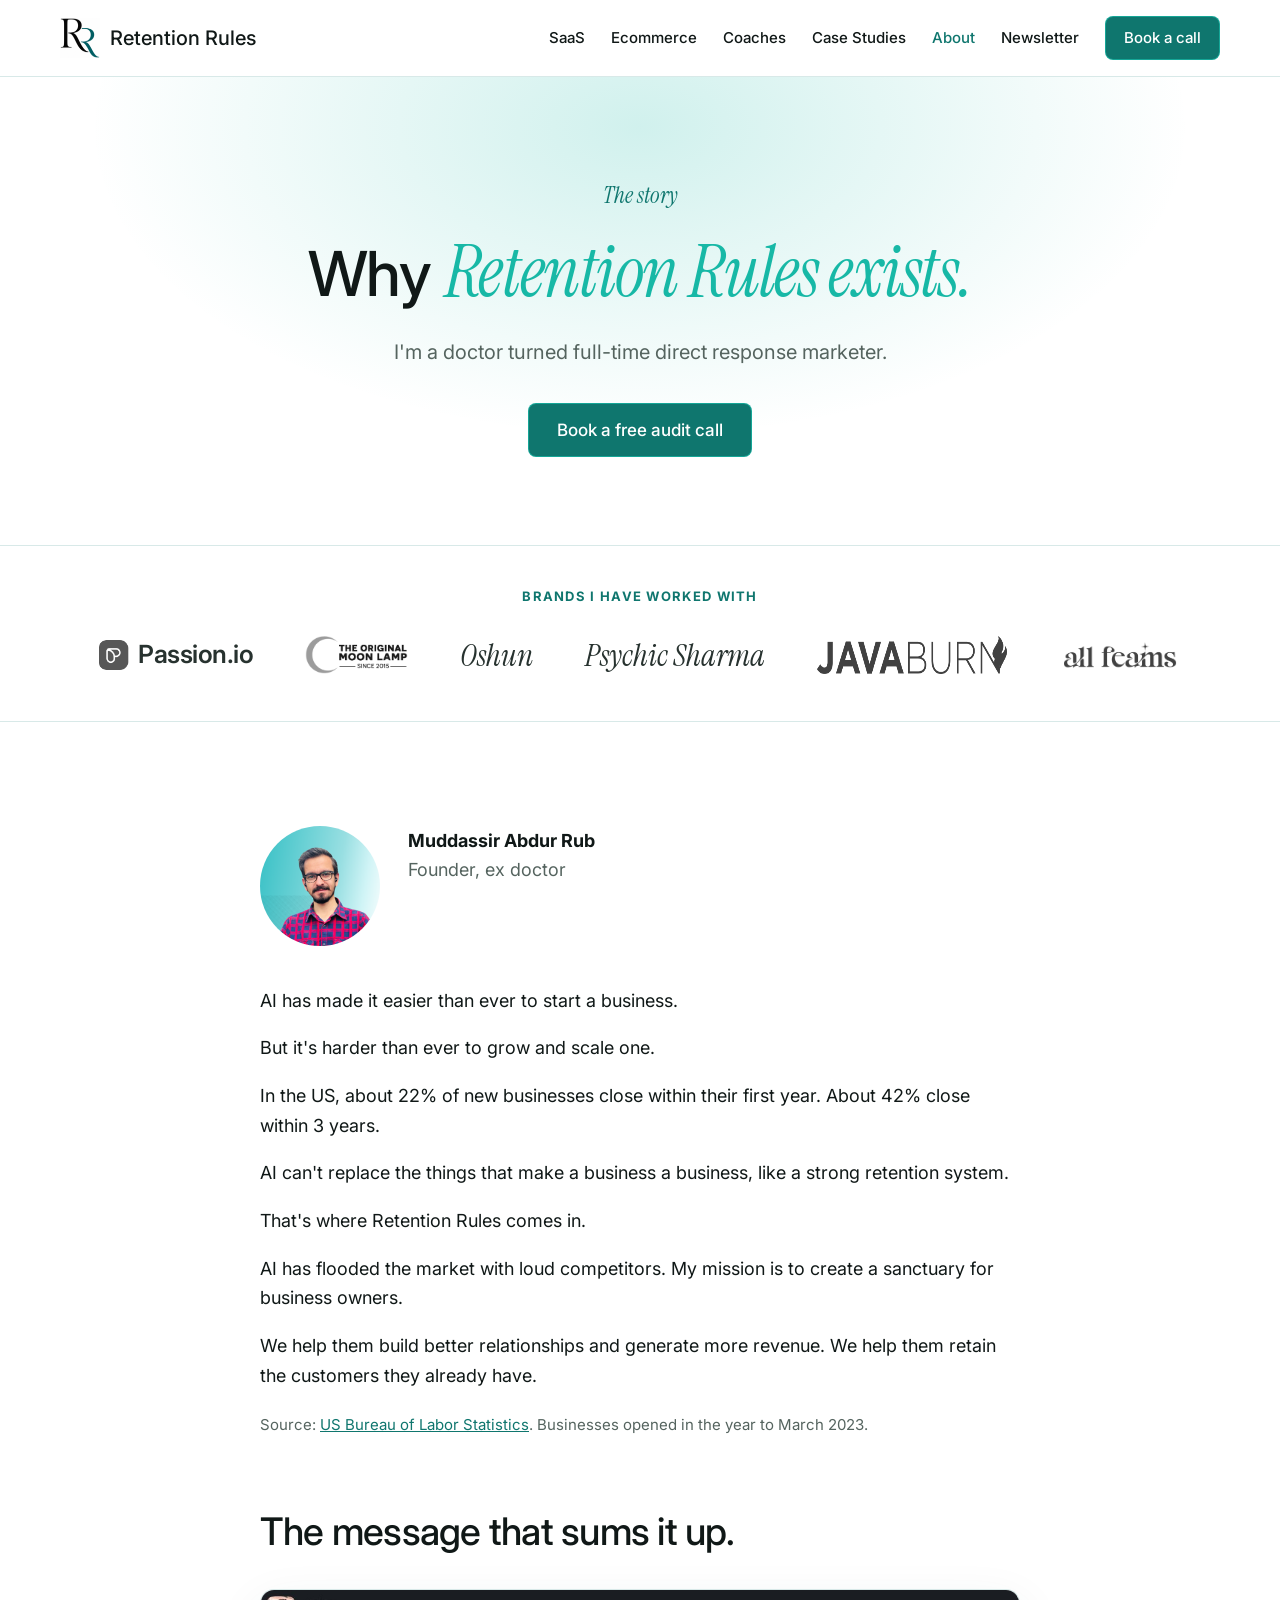
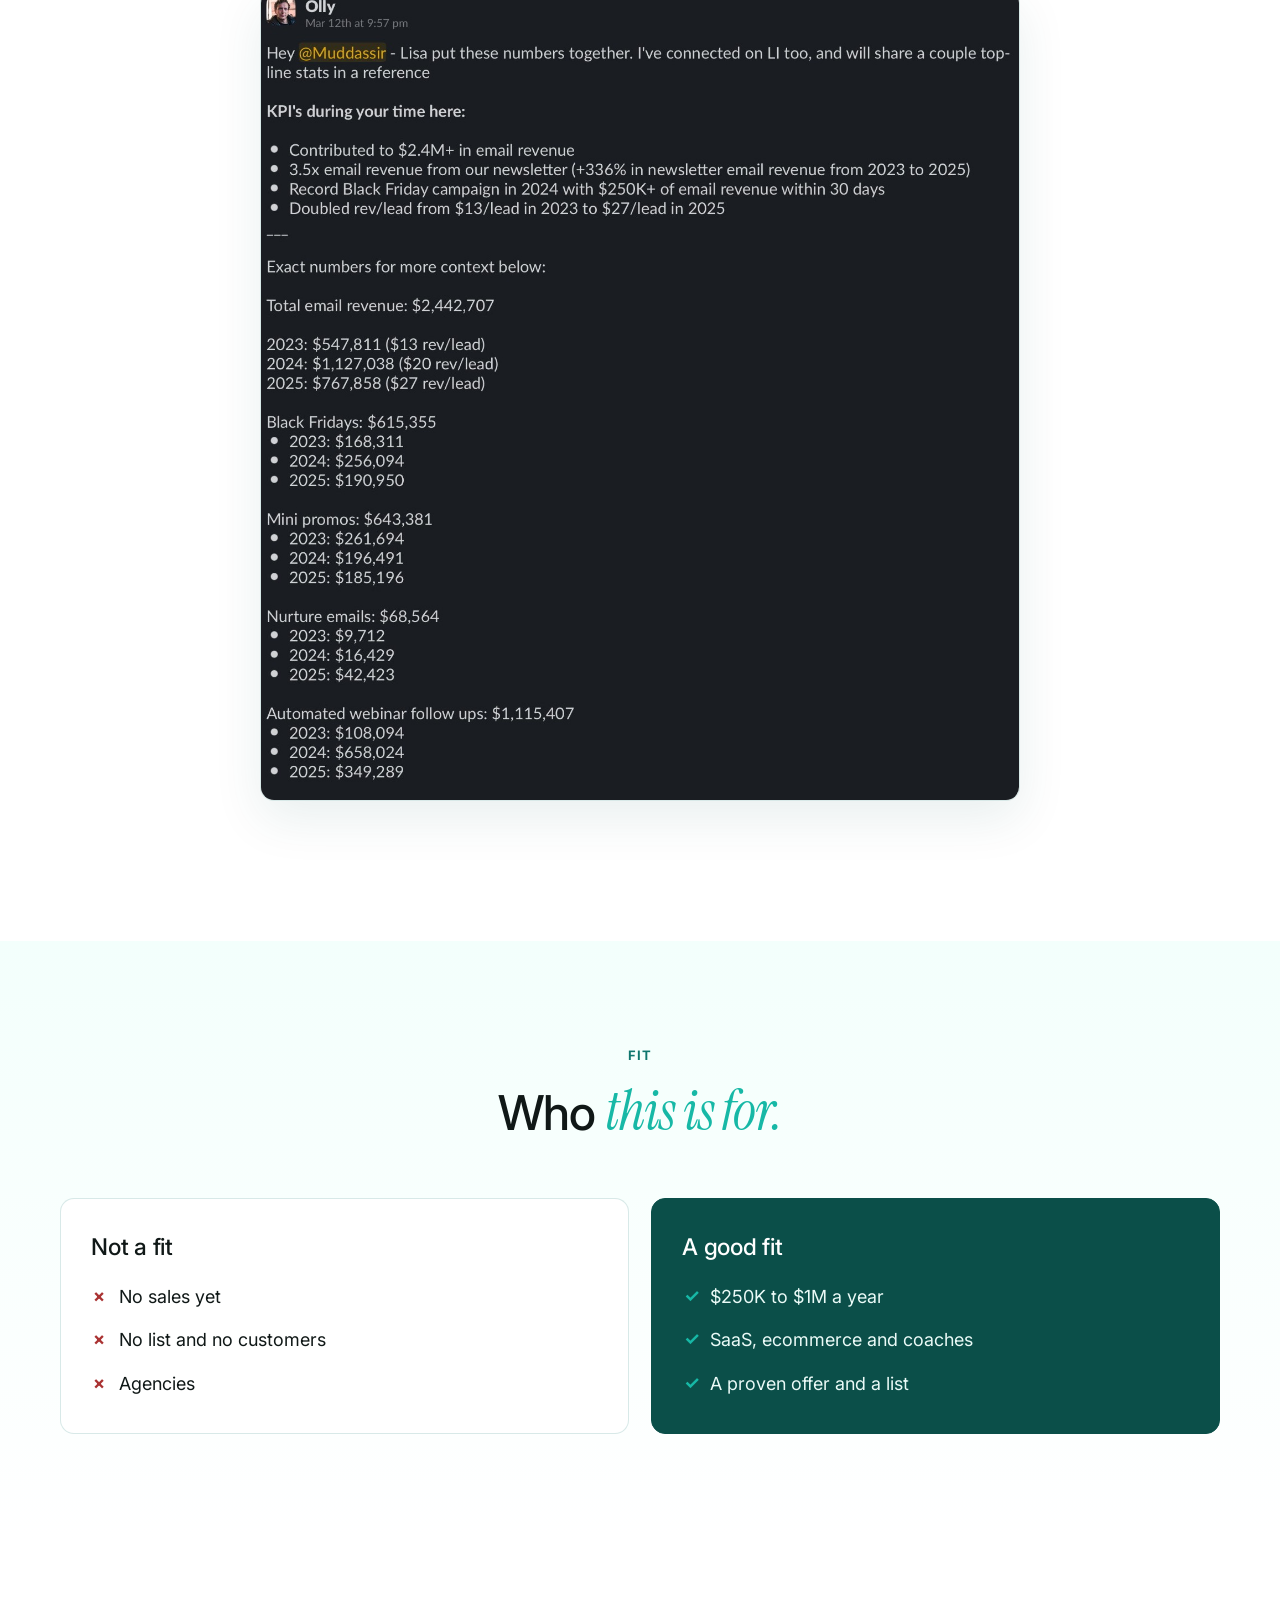
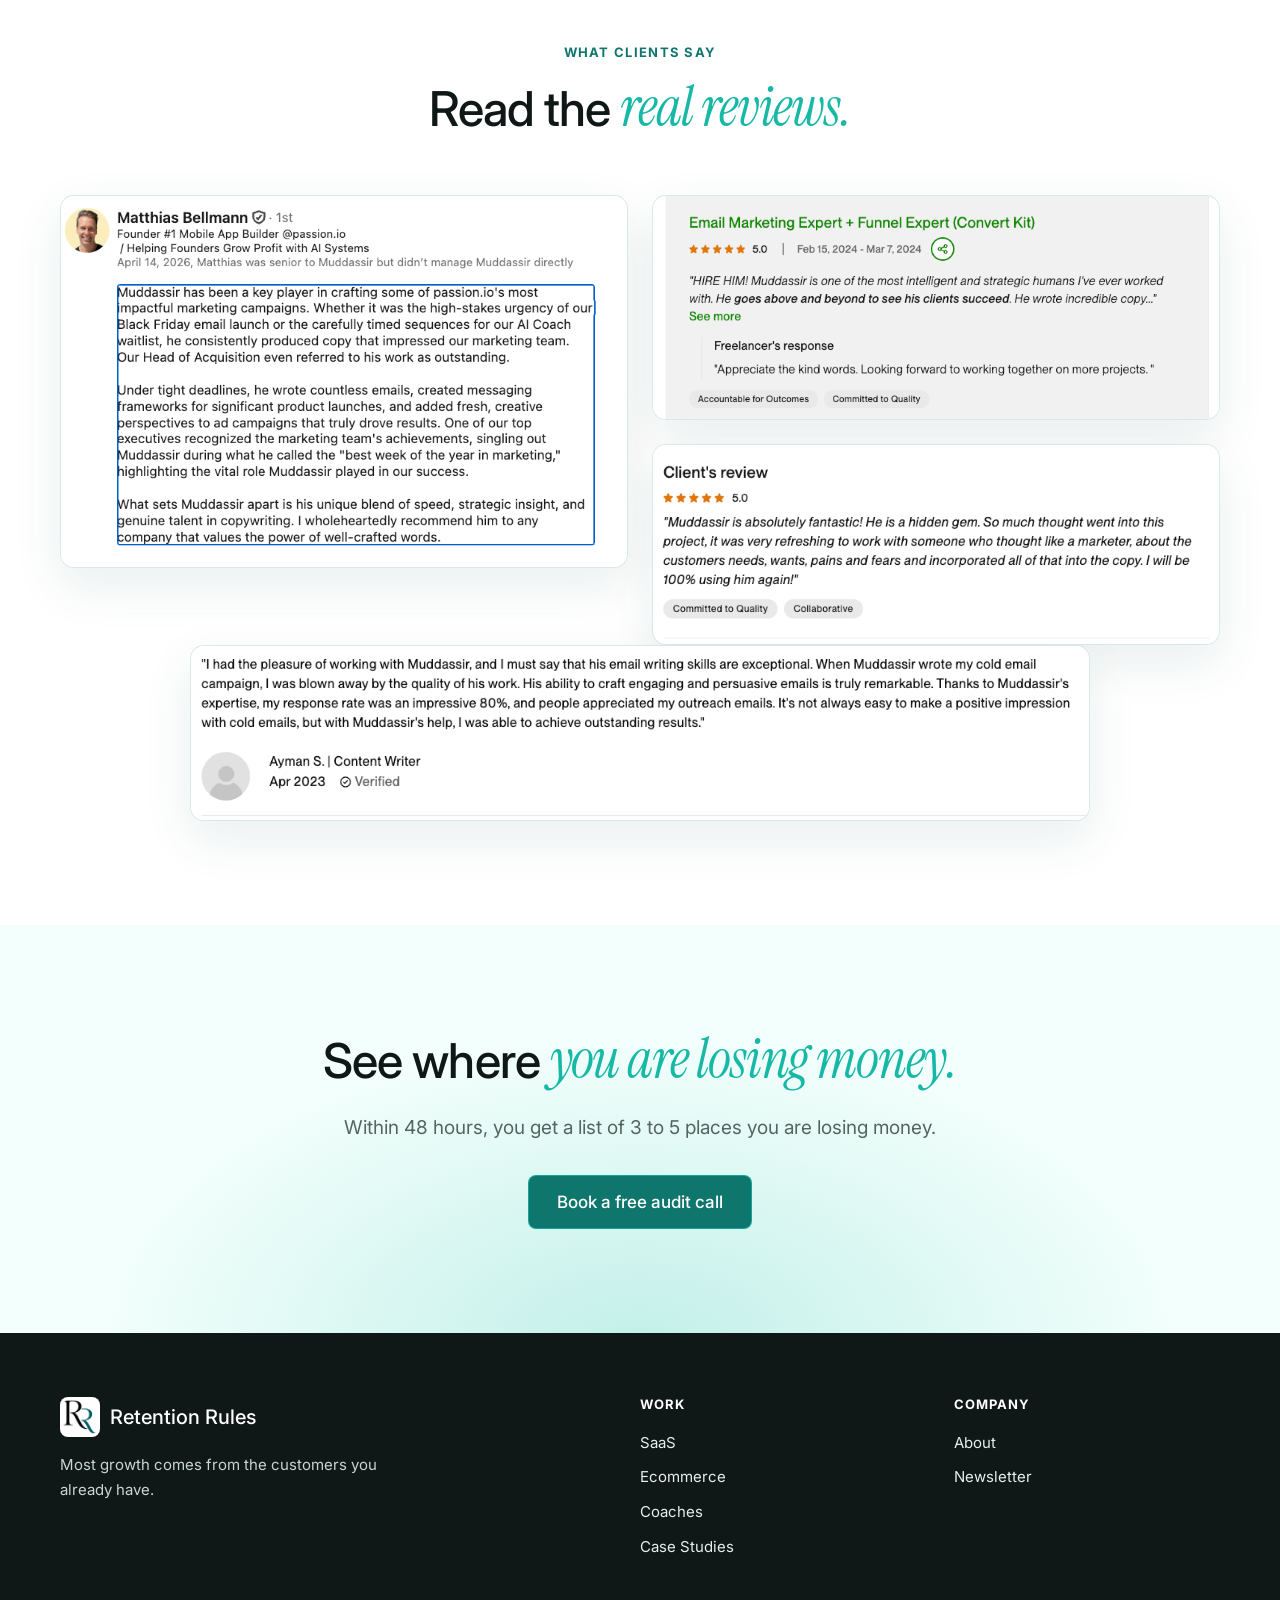
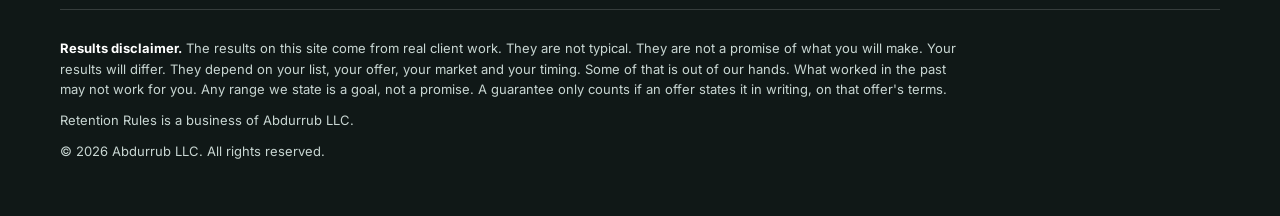
==== commit 8e8d65b0: "Use the founder's story and clearer buttons Co-Authored-By: Claude Opus 5.5 <noreply@anthropic.com>" ====
--- a/about/index.html
+++ b/about/index.html
@@ -33,7 +33,7 @@
 <details class="menu"><summary>Menu</summary><div class="menu-links"><a href="/saas/">SaaS</a><a href="https://flows.retentionrules.com/">Ecommerce</a><a href="/coaches/">Coaches</a><a href="/case-studies/">Case Studies</a><a href="/about/" aria-current=page>About</a><a href="https://letters.retentionrules.com/">Newsletter</a><a class="btn" href="https://calendar.app.google/LEcHPfT7csau1WCQ7" target="_blank" rel="noopener">Book a call</a></div></details>
 </div></header>
 <main>
-<section class="hero"><div class="wrap"><p class="pill">The story</p><h1>I left medicine in 2019. <em>One rule came with me.</em></h1><p class="sub">It is the rule behind every job at Retention Rules.</p><a class="btn" href="https://calendar.app.google/LEcHPfT7csau1WCQ7" target="_blank" rel="noopener">Book a call</a></div></section><section class="logostrip"><div class="wrap"><span class="label">Brands I have worked with</span><div class="logos nocheck"><span class="lg pass"><img src="/images/logos/passion-mark.png" alt="" loading="lazy">Passion.io</span><span class="lg multi"><img src="/images/logos/moonlamp-wordmark.png" alt="The Original Moon Lamp" loading="lazy"></span><span class="lg word">Oshun</span><span class="lg word">Psychic Sharma</span><span class="lg"><img src="/images/logos/javaburn-logo.png" alt="Java Burn" loading="lazy"></span><span class="lg"><img src="/images/logos/allfemme-black.png" alt="Allfemme" loading="lazy"></span></div></div></section><section class="sec "><div class="mid prose"><div class="founder" style="margin-bottom:40px"><img src="/images/muddassir.png" alt="Muddassir Abdur Rub" width="120" height="120"><div><strong style="margin:0">Muddassir Abdur Rub</strong><span class="muted">Founder, ex doctor</span></div></div><p>In 2018, I graduated from medical school.</p><p>Doctors live by one rule. You find out what is wrong before you treat it.</p><p>In 2019, I left medicine and went into marketing.</p><p>Marketing ran on the opposite rule. Sales dip, so the business buys more ads. Nobody checks the chart.</p><p>Then I joined Passion.io as senior copywriter.</p><p>I did what a doctor does. I read the chart.</p><p>I sat in on more than 20 sales calls. I read the support tickets. I asked the list two questions by email.</p><p>The chart pointed to one spot. The biggest money sat in the days after a webinar.</p><p>So I went to work on those emails. They brought in $1,115,407.</p><p>Because of that, each lead became worth more. Revenue per lead went from $13 to $27 on the same traffic.</p><p>In all, email brought in $2,442,707.</p><p>In April 2026, I left to build Retention Rules.</p><p>Every job here starts the same way. Read the chart. Find the leak. Then fix it.</p><h2>The message that sums it up.</h2><figure class="shot"><div class="frame"><img src="/images/proof/olly-full.jpg" alt="Slack message from Olly at Passion.io listing total email revenue of $2,442,707, Black Fridays of $615,355, mini promos of $643,381, nurture emails of $68,564 and webinar follow ups of $1,115,407." loading="lazy"></div></figure></div></section><section class="sec panel"><div class="wrap"><div class="head"><span class="label">Fit</span><h2>Who <em>this is for.</em></h2></div><div class="compare"><div class="col"><h3>Not a fit</h3><ul><li>No sales yet</li><li>No list and no customers</li><li>Agencies</li></ul></div><div class="col good"><h3>A good fit</h3><ul><li>$250K to $1M a year</li><li>SaaS, ecommerce and coaches</li><li>A proven offer and a list</li></ul></div></div></div></section><section class="sec "><div class="wrap"><div class="head"><span class="label">What clients say</span><h2>Read the <em>real reviews.</em></h2></div><div class="wall"><figure class="shot"><div class="frame"><img src="/images/proof/linkedin-matthias-passion-io.png" alt="LinkedIn recommendation from Matthias Bellmann, founder of Passion.io." loading="lazy"></div></figure><figure class="shot"><div class="frame"><img src="/images/proof/upwork-convertkit.png" alt="Five star Upwork review: Hire him. One of the most intelligent and strategic humans I have ever worked with." loading="lazy"></div></figure><figure class="shot"><div class="frame"><img src="/images/proof/upwork-fb-ads-brainhive.png" alt="Five star Upwork review: So much thought went into this project." loading="lazy"></div></figure></div><div class="wide"><figure class="shot"><div class="frame"><img src="/images/proof/upwork-ayman.png" alt="Verified Upwork testimonial: an 80% response rate on a cold email campaign." loading="lazy"></div></figure></div></div></section><section class="close"><div class="wrap"><h2>Let's <em>read your chart.</em></h2><p>Book a call and get 3 to 5 leaks within 48 hours.</p><a class="btn" href="https://calendar.app.google/LEcHPfT7csau1WCQ7" target="_blank" rel="noopener">Book a call</a></div></section>
+<section class="hero"><div class="wrap"><p class="pill">The story</p><h1>Why <em>Retention Rules exists.</em></h1><p class="sub">I'm a doctor turned full-time direct response marketer.</p><a class="btn" href="https://calendar.app.google/LEcHPfT7csau1WCQ7" target="_blank" rel="noopener">Book a free audit call</a></div></section><section class="logostrip"><div class="wrap"><span class="label">Brands I have worked with</span><div class="logos nocheck"><span class="lg pass"><img src="/images/logos/passion-mark.png" alt="" loading="lazy">Passion.io</span><span class="lg multi"><img src="/images/logos/moonlamp-wordmark.png" alt="The Original Moon Lamp" loading="lazy"></span><span class="lg word">Oshun</span><span class="lg word">Psychic Sharma</span><span class="lg"><img src="/images/logos/javaburn-logo.png" alt="Java Burn" loading="lazy"></span><span class="lg"><img src="/images/logos/allfemme-black.png" alt="Allfemme" loading="lazy"></span></div></div></section><section class="sec "><div class="mid prose"><div class="founder" style="margin-bottom:40px"><img src="/images/muddassir.png" alt="Muddassir Abdur Rub" width="120" height="120"><div><strong style="margin:0">Muddassir Abdur Rub</strong><span class="muted">Founder, ex doctor</span></div></div><p>AI has made it easier than ever to start a business.</p><p>But it's harder than ever to grow and scale one.</p><p>In the US, about 22% of new businesses close within their first year. About 42% close within 3 years.</p><p>AI can't replace the things that make a business a business, like a strong retention system.</p><p>That's where Retention Rules comes in.</p><p>AI has flooded the market with loud competitors. My mission is to create a sanctuary for business owners.</p><p>We help them build better relationships and generate more revenue. We help them retain the customers they already have.</p><p><small class="muted">Source: <a href="https://www.bls.gov/bdm/us_age_naics_00_table7.txt">US Bureau of Labor Statistics</a>. Businesses opened in the year to March 2023.</small></p><h2>The message that sums it up.</h2><figure class="shot"><div class="frame"><img src="/images/proof/olly-full.jpg" alt="Slack message from Olly at Passion.io listing total email revenue of $2,442,707, Black Fridays of $615,355, mini promos of $643,381, nurture emails of $68,564 and webinar follow ups of $1,115,407." loading="lazy"></div></figure></div></section><section class="sec panel"><div class="wrap"><div class="head"><span class="label">Fit</span><h2>Who <em>this is for.</em></h2></div><div class="compare"><div class="col"><h3>Not a fit</h3><ul><li>No sales yet</li><li>No list and no customers</li><li>Agencies</li></ul></div><div class="col good"><h3>A good fit</h3><ul><li>$250K to $1M a year</li><li>SaaS, ecommerce and coaches</li><li>A proven offer and a list</li></ul></div></div></div></section><section class="sec "><div class="wrap"><div class="head"><span class="label">What clients say</span><h2>Read the <em>real reviews.</em></h2></div><div class="wall"><figure class="shot"><div class="frame"><img src="/images/proof/linkedin-matthias-passion-io.png" alt="LinkedIn recommendation from Matthias Bellmann, founder of Passion.io." loading="lazy"></div></figure><figure class="shot"><div class="frame"><img src="/images/proof/upwork-convertkit.png" alt="Five star Upwork review: Hire him. One of the most intelligent and strategic humans I have ever worked with." loading="lazy"></div></figure><figure class="shot"><div class="frame"><img src="/images/proof/upwork-fb-ads-brainhive.png" alt="Five star Upwork review: So much thought went into this project." loading="lazy"></div></figure></div><div class="wide"><figure class="shot"><div class="frame"><img src="/images/proof/upwork-ayman.png" alt="Verified Upwork testimonial: an 80% response rate on a cold email campaign." loading="lazy"></div></figure></div></div></section><section class="close"><div class="wrap"><h2>See where <em>you are losing money.</em></h2><p>Within 48 hours, you get a list of 3 to 5 places you are losing money.</p><a class="btn" href="https://calendar.app.google/LEcHPfT7csau1WCQ7" target="_blank" rel="noopener">Book a free audit call</a></div></section>
 </main>
 <footer class="site-foot"><div class="wrap">
 <div class="foot-top">
